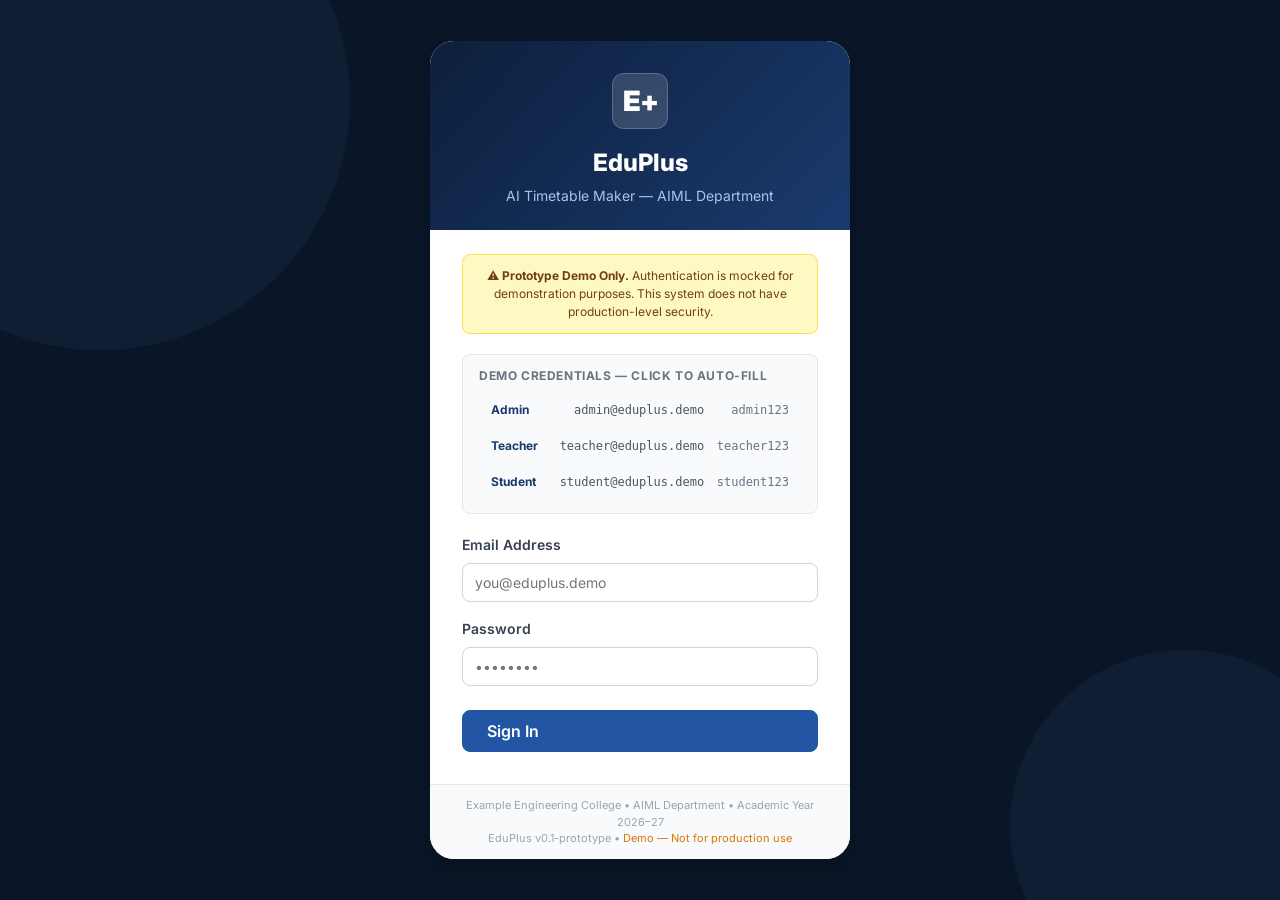
==== admin.html @ bc9113ea "feat: initial prototype demo and architectural specification baseline" ====
<!DOCTYPE html>
<html lang="en">
<head>
  <meta charset="UTF-8" />
  <meta name="viewport" content="width=device-width, initial-scale=1.0" />
  <title>EduPlus — Admin Dashboard | AIML Department</title>
  <meta name="description" content="EduPlus Admin Dashboard — Manage timetables, view conflicts, and configure scheduling rules for AIML Department." />
  <link rel="preconnect" href="https://fonts.googleapis.com" />
  <link rel="preconnect" href="https://fonts.gstatic.com" crossorigin />
  <link href="https://fonts.googleapis.com/css2?family=Inter:wght@400;500;600;700;800&family=JetBrains+Mono:wght@400;600&display=swap" rel="stylesheet" />
  <link rel="stylesheet" href="src/css/style.css" />
</head>
<body>

<div class="app-layout">

  <!-- ─── SIDEBAR ─────────────────────────────────────────────────────────── -->
  <aside class="sidebar" role="navigation" aria-label="Admin navigation">
    <div class="sidebar-logo">
      <div class="sidebar-logo-icon" aria-hidden="true">E+</div>
      <div class="sidebar-logo-text">
        <div class="sidebar-logo-name">EduPlus</div>
        <div class="sidebar-logo-sub">AI Timetable Maker</div>
      </div>
    </div>

    <nav class="sidebar-nav">
      <div class="nav-section-label">Overview</div>
      <div class="nav-item active" id="nav-overview" onclick="showPanel('overview')" role="button" tabindex="0">
        <span class="nav-item-icon">⊞</span> Dashboard
      </div>

      <div class="nav-section-label">Timetable</div>
      <div class="nav-item" id="nav-timetable" onclick="showPanel('timetable')" role="button" tabindex="0">
        <span class="nav-item-icon">📅</span> Timetable Grid
      </div>
      <div class="nav-item" id="nav-generate" onclick="showPanel('generate')" role="button" tabindex="0">
        <span class="nav-item-icon">⚙</span> Generate &amp; Validate
      </div>
      <div class="nav-item" id="nav-conflicts" onclick="showPanel('conflicts')" role="button" tabindex="0">
        <span class="nav-item-icon">⚠</span> Conflicts
        <span class="nav-item-badge" id="conflict-count-badge">3</span>
      </div>

      <div class="nav-section-label">Academic Data</div>
      <div class="nav-item" id="nav-teachers" onclick="showPanel('teachers')" role="button" tabindex="0">
        <span class="nav-item-icon">👤</span> Teachers
      </div>
      <div class="nav-item" id="nav-rooms" onclick="showPanel('rooms')" role="button" tabindex="0">
        <span class="nav-item-icon">🏛</span> Rooms &amp; Labs
      </div>

      <div class="nav-section-label">Requests</div>
      <div class="nav-item" id="nav-requests" onclick="showPanel('requests')" role="button" tabindex="0">
        <span class="nav-item-icon">📬</span> Request Inbox
        <span class="nav-item-badge" id="request-count-badge">2</span>
      </div>
    </nav>

    <div class="sidebar-footer">
      <div class="sidebar-user">
        <div class="sidebar-avatar" id="sidebar-avatar" aria-hidden="true">PS</div>
        <div>
          <div class="sidebar-user-name" id="sidebar-username">Dr. Priya Sharma</div>
          <div class="sidebar-user-role">Administrator</div>
        </div>
      </div>
      <button class="sidebar-signout" id="signout-btn" onclick="signOut()" aria-label="Sign out">
        <span>↩</span> Sign out
      </button>
    </div>
  </aside>

  <!-- ─── MAIN CONTENT ────────────────────────────────────────────────────── -->
  <div class="main-content">

    <!-- Topbar -->
    <header class="topbar" role="banner">
      <div>
        <div class="topbar-title" id="topbar-title">Dashboard</div>
        <div class="topbar-subtitle">AIML Department · Example Engineering College · 2026–27</div>
      </div>
      <div class="topbar-actions">
        <span class="badge badge-mock">⚠ Prototype Demo</span>
        <span class="status-pill status-published"><span class="status-dot"></span> TT v1 Published</span>
      </div>
    </header>

    <!-- Page content panels -->
    <div class="page-content">

      <!-- Prototype banner -->
      <div class="proto-banner" role="note" aria-label="Prototype notice">
        <span style="font-size:18px">⚠️</span>
        <div>
          <strong>Prototype Demo:</strong> All timetable data is mock data. The scheduling engine (CP-SAT solver), database, and authentication system are not yet implemented.
          Mock data is labelled clearly. <strong>No real solver has been run.</strong>
        </div>
      </div>

      <!-- ═══════════════════════════════════════════════════════════════════ -->
      <!-- PANEL: OVERVIEW / DASHBOARD                                         -->
      <!-- ═══════════════════════════════════════════════════════════════════ -->
      <section id="panel-overview" class="panel active" aria-label="Dashboard overview">
        <div class="section-header">
          <div>
            <h1 class="section-title">Department Overview</h1>
            <p class="section-desc">AIML Department — Academic Year 2026–27, Semester 5</p>
          </div>
        </div>

        <!-- Stat cards -->
        <div class="grid grid-cols-4" id="stat-cards" style="margin-bottom: var(--sp-6);">
          <div class="stat-card">
            <div class="stat-icon stat-icon-blue" aria-hidden="true">🏛</div>
            <div>
              <div class="stat-value" id="stat-divisions">10</div>
              <div class="stat-label">Divisions</div>
            </div>
          </div>
          <div class="stat-card">
            <div class="stat-icon stat-icon-purple" aria-hidden="true">👤</div>
            <div>
              <div class="stat-value" id="stat-teachers">12</div>
              <div class="stat-label">Teachers</div>
            </div>
          </div>
          <div class="stat-card">
            <div class="stat-icon stat-icon-green" aria-hidden="true">🏛</div>
            <div>
              <div class="stat-value" id="stat-rooms">18</div>
              <div class="stat-label">Rooms &amp; Labs</div>
            </div>
          </div>
          <div class="stat-card">
            <div class="stat-icon stat-icon-amber" aria-hidden="true">📬</div>
            <div>
              <div class="stat-value" id="stat-requests">2</div>
              <div class="stat-label">Pending Requests</div>
            </div>
          </div>
        </div>

        <!-- Two-column layout -->
        <div class="grid grid-content">
          <!-- Left: Published timetable summary -->
          <div>
            <div class="card" style="margin-bottom: var(--sp-5);">
              <div class="card-header">
                <div>
                  <div class="card-title">Published Timetable Status</div>
                  <div class="card-subtitle">Timetable v1 — Year 3, Division A</div>
                </div>
                <span class="status-pill status-published"><span class="status-dot"></span> Published</span>
              </div>
              <div class="card-body">
                <div class="alert alert-info" role="note" style="margin-bottom: var(--sp-4);">
                  <span class="alert-icon">ℹ</span>
                  <span>
                    <strong>Mock data:</strong> The timetable below was hand-crafted for this demo. 
                    It was not produced by the CP-SAT constraint solver.
                  </span>
                </div>

                <div style="display:grid; grid-template-columns: repeat(2, 1fr); gap: 12px;">
                  <div style="background:var(--gray-50); border-radius: var(--radius-md); padding: 12px;">
                    <div class="text-xs text-muted" style="margin-bottom: 4px;">Total Sessions (Week)</div>
                    <div style="font-size: var(--text-xl); font-weight: 700;" id="overview-sessions">27</div>
                  </div>
                  <div style="background:var(--gray-50); border-radius: var(--radius-md); padding: 12px;">
                    <div class="text-xs text-muted" style="margin-bottom: 4px;">Published On</div>
                    <div style="font-size: var(--text-sm); font-weight: 600;">18 Oct 2026</div>
                  </div>
                  <div style="background:var(--gray-50); border-radius: var(--radius-md); padding: 12px;">
                    <div class="text-xs text-muted" style="margin-bottom: 4px;">Validation Status</div>
                    <div><span class="badge badge-success">✓ Passed</span></div>
                  </div>
                  <div style="background:var(--gray-50); border-radius: var(--radius-md); padding: 12px;">
                    <div class="text-xs text-muted" style="margin-bottom: 4px;">Published By</div>
                    <div style="font-size: var(--text-sm); font-weight: 600;">Dr. Priya Sharma</div>
                  </div>
                </div>
              </div>
              <div class="card-footer">
                <button class="btn btn-primary btn-sm" onclick="showPanel('timetable')">View Timetable Grid →</button>
              </div>
            </div>

            <!-- Quick actions -->
            <div class="card">
              <div class="card-header">
                <div class="card-title">Quick Actions</div>
              </div>
              <div class="card-body" style="display: flex; flex-direction: column; gap: var(--sp-3);">
                <button class="btn btn-generate w-full" onclick="showPanel('generate')" id="btn-quick-generate">
                  ⚙ Generate New Timetable
                </button>
                <button class="btn btn-secondary w-full" onclick="showPanel('conflicts')">⚠ View Conflict Report (3 issues)</button>
                <button class="btn btn-secondary w-full" onclick="showPanel('requests')">📬 Review Teacher Requests (2 pending)</button>
              </div>
            </div>
          </div>

          <!-- Right: Policy summary -->
          <div>
            <div class="card" style="margin-bottom: var(--sp-5);">
              <div class="card-header">
                <div class="card-title">Scheduling Policy Summary</div>
                <span class="badge badge-neutral">Provisional</span>
              </div>
              <div class="card-body">
                <div style="font-size: var(--text-xs); color: var(--gray-500); margin-bottom: var(--sp-3);">
                  Defaults per specification — to be confirmed with institution
                </div>
                <table style="font-size: var(--text-xs);">
                  <tbody>
                    <tr><td style="padding:6px 8px; color: var(--gray-500);">Working days</td><td style="padding:6px 8px; font-weight:600;">Mon–Fri</td></tr>
                    <tr><td style="padding:6px 8px; color: var(--gray-500);">Working hours</td><td style="padding:6px 8px; font-weight:600;">08:00–18:00</td></tr>
                    <tr><td style="padding:6px 8px; color: var(--gray-500);">Lunch window</td><td style="padding:6px 8px; font-weight:600;">12:00–15:00 (configurable per division)</td></tr>
                    <tr><td style="padding:6px 8px; color: var(--gray-500);">Div 3A lunch slot</td><td style="padding:6px 8px; font-weight:600;">13:00–14:00</td></tr>
                    <tr><td style="padding:6px 8px; color: var(--gray-500);">Max student hours/day</td><td style="padding:6px 8px; font-weight:600;">6 hours</td></tr>
                    <tr><td style="padding:6px 8px; color: var(--gray-500);">Max teacher hours/day</td><td style="padding:6px 8px; font-weight:600;">5 hours</td></tr>
                    <tr><td style="padding:6px 8px; color: var(--gray-500);">Max consecutive teaching</td><td style="padding:6px 8px; font-weight:600;">3 hours</td></tr>
                    <tr><td style="padding:6px 8px; color: var(--gray-500);">Lab session duration</td><td style="padding:6px 8px; font-weight:600;">2 consecutive hours</td></tr>
                    <tr><td style="padding:6px 8px; color: var(--gray-500);">Lab batches per division</td><td style="padding:6px 8px; font-weight:600;">3 (B1, B2, B3)</td></tr>
                    <tr><td style="padding:6px 8px; color: var(--gray-500);">Solver</td><td style="padding:6px 8px; font-weight:600;">CP-SAT (planned, not yet built)</td></tr>
                  </tbody>
                </table>
              </div>
            </div>

            <!-- Elective groups -->
            <div class="card">
              <div class="card-header">
                <div class="card-title">Elective Enrollment Groups</div>
                <span class="badge badge-info">Year 3 – Div A</span>
              </div>
              <div class="card-body" style="display: flex; flex-direction: column; gap: var(--sp-3);">
                <div id="elective-groups-list"></div>
                <div class="alert alert-warning" role="note">
                  <span class="alert-icon">⚠</span>
                  <span><strong>EG_CV ↔ EG_NLP:</strong> These groups share students (E20–E28) and <strong>cannot run simultaneously</strong>. EG_ROBO has no overlap and may run parallel to either.</span>
                </div>
              </div>
            </div>
          </div>
        </div>
      </section>

      <!-- ═══════════════════════════════════════════════════════════════════ -->
      <!-- PANEL: TIMETABLE GRID                                               -->
      <!-- ═══════════════════════════════════════════════════════════════════ -->
      <section id="panel-timetable" class="panel hidden" aria-label="Timetable grid">
        <div class="section-header">
          <div>
            <h1 class="section-title">Timetable Grid</h1>
            <p class="section-desc">Weekly timetable — Year 3, Division A (Semester 5)</p>
          </div>
          <div style="display:flex; gap: var(--sp-3); align-items: center;">
            <span class="status-pill status-published"><span class="status-dot"></span> Published — v1</span>
            <span class="badge badge-mock">Mock Data</span>
          </div>
        </div>

        <!-- Filter bar -->
        <div class="filter-bar" id="filter-bar" role="search" aria-label="Timetable filters">
          <span class="filter-label">Filter:</span>
          <select class="filter-select" id="filter-year" aria-label="Filter by year" onchange="applyFilters()">
            <option value="3">Year 3</option>
            <option value="1">Year 1</option>
            <option value="2">Year 2</option>
            <option value="4">Year 4</option>
          </select>
          <select class="filter-select" id="filter-division" aria-label="Filter by division" onchange="applyFilters()">
            <option value="A">Division A</option>
            <option value="B">Division B</option>
          </select>
          <select class="filter-select" id="filter-teacher" aria-label="Filter by teacher" onchange="applyFilters()">
            <option value="">All Teachers</option>
          </select>
          <select class="filter-select" id="filter-room" aria-label="Filter by room" onchange="applyFilters()">
            <option value="">All Rooms</option>
          </select>
          <button class="btn btn-ghost btn-sm" onclick="resetFilters()">✕ Reset</button>
        </div>

        <!-- Legend -->
        <div class="legend" role="note" aria-label="Session type legend">
          <div class="legend-item"><div class="legend-dot" style="background:#3b82f6"></div>Lecture</div>
          <div class="legend-item"><div class="legend-dot" style="background:#ec4899"></div>Tutorial</div>
          <div class="legend-item"><div class="legend-dot" style="background:#10b981"></div>Lab Practical</div>
          <div class="legend-item"><div class="legend-dot" style="background:#8b5cf6"></div>Elective</div>
          <div class="legend-item"><div class="legend-dot" style="background:#e5e7eb"></div>Lunch</div>
          <div class="legend-item"><div class="legend-dot" style="background:#ef4444; border: 2px solid #ef4444;"></div>Conflict</div>
        </div>

        <!-- Filter result notice -->
        <div class="alert alert-info hidden" id="filter-notice" role="note" style="margin-bottom: 12px;">
          <span class="alert-icon">ℹ</span>
          <span id="filter-notice-text">Showing filtered sessions.</span>
        </div>

        <!-- Timetable grid -->
        <div class="card" style="padding: var(--sp-4);">
          <div class="tt-wrapper">
            <div class="tt-grid" id="tt-grid" role="table" aria-label="Weekly timetable grid">
              <!-- Populated by JS -->
            </div>
          </div>
        </div>

        <!-- View mode notice -->
        <div class="alert alert-info" role="note" style="margin-top: var(--sp-4);">
          <span class="alert-icon">ℹ</span>
          <span>
            Click any session cell to see details. Labs are shown as 2-hour blocks.
            Lunch slot (13:00–14:00) is reserved for Div 3A per division lunch policy.
            <strong>This timetable is mock data — not generated by the CP-SAT solver.</strong>
          </span>
        </div>
      </section>

      <!-- ═══════════════════════════════════════════════════════════════════ -->
      <!-- PANEL: GENERATE & VALIDATE                                          -->
      <!-- ═══════════════════════════════════════════════════════════════════ -->
      <section id="panel-generate" class="panel hidden" aria-label="Generate and validate timetable">
        <div class="section-header">
          <div>
            <h1 class="section-title">Generate &amp; Validate</h1>
            <p class="section-desc">Timetable generation and candidate review</p>
          </div>
        </div>

        <!-- Solver status notice -->
        <div class="alert alert-warning" role="alert" style="margin-bottom: var(--sp-5);">
          <span class="alert-icon">⚠</span>
          <div>
            <strong>Scheduling Engine Not Yet Implemented.</strong>
            The CP-SAT constraint solver described in the project specification is planned for a future development phase.
            This panel demonstrates the intended workflow using pre-generated mock candidates.
            No real optimization has taken place.
          </div>
        </div>

        <div class="grid grid-content">
          <!-- Left: controls -->
          <div>
            <!-- Candidate selection -->
            <div class="card" style="margin-bottom: var(--sp-5);">
              <div class="card-header">
                <div class="card-title">Candidate Selection</div>
                <span class="badge badge-mock">Mock Candidates</span>
              </div>
              <div class="card-body" style="display: flex; flex-direction: column; gap: var(--sp-3);">
                <div
                  class="version-card selected"
                  id="candidate-valid"
                  onclick="selectCandidate('valid')"
                  role="button" tabindex="0"
                  aria-label="Select Candidate 1 — Valid"
                >
                  <div>
                    <div class="version-num">Candidate 1</div>
                    <div class="version-meta">Status: COMPLETE &bull; All requirements placed &bull; 0 violations</div>
                  </div>
                  <span class="status-pill status-published"><span class="status-dot"></span> Valid</span>
                </div>

                <div
                  class="version-card"
                  id="candidate-conflict"
                  onclick="selectCandidate('conflict')"
                  role="button" tabindex="0"
                  aria-label="Select Candidate 2 — Diagnostic"
                >
                  <div>
                    <div class="version-num">Candidate 2</div>
                    <div class="version-meta">Status: INCOMPLETE &bull; 3 hard violations &bull; 1 unscheduled requirement</div>
                  </div>
                  <span class="status-pill status-diagnostic"><span class="status-dot"></span> Diagnostic</span>
                </div>

                <div style="margin-top: var(--sp-2);">
                  <button
                    class="btn btn-generate w-full"
                    id="btn-generate-new"
                    onclick="simulateGenerate()"
                    aria-label="Simulate timetable generation"
                  >
                    <span id="gen-btn-icon">⚙</span>
                    <span id="gen-btn-text">Simulate Generate</span>
                  </button>
                  <p class="form-hint" style="margin-top: 8px; text-align: center;">
                    ⚠ This does not invoke the real CP-SAT solver. A mock candidate will be displayed.
                  </p>
                </div>
              </div>
            </div>

            <!-- Solver parameters (UI mock) -->
            <div class="card">
              <div class="card-header">
                <div class="card-title">Solver Parameters</div>
                <span class="badge badge-neutral">Planned — UI Preview</span>
              </div>
              <div class="card-body" style="display: flex; flex-direction: column; gap: var(--sp-4);">
                <div class="form-group">
                  <label class="form-label" for="param-year">Target Year</label>
                  <select class="form-select" id="param-year" disabled>
                    <option>Year 3</option>
                  </select>
                </div>
                <div class="form-group">
                  <label class="form-label" for="param-division">Division</label>
                  <select class="form-select" id="param-division" disabled>
                    <option>All Divisions</option>
                  </select>
                </div>
                <div class="form-group">
                  <label class="form-label" for="param-timeout">Solver Time Limit (seconds)</label>
                  <input class="form-input" id="param-timeout" type="number" value="60" disabled />
                </div>
                <div class="form-group">
                  <label class="form-label" for="param-candidates">Max Candidates</label>
                  <input class="form-input" id="param-candidates" type="number" value="3" disabled />
                </div>
                <div class="alert alert-info" role="note">
                  <span class="alert-icon">ℹ</span>
                  <span>These controls are non-functional in the prototype. They preview the planned solver configuration interface.</span>
                </div>
              </div>
            </div>
          </div>

          <!-- Right: validation results -->
          <div>
            <div class="card" style="margin-bottom: var(--sp-5);">
              <div class="card-header">
                <div>
                  <div class="card-title">Validation Results</div>
                  <div class="card-subtitle" id="validation-subtitle">Candidate 1 — Selected</div>
                </div>
                <div id="validation-status-chip"></div>
              </div>
              <div class="card-body" id="validation-body">
                <!-- Populated by JS -->
              </div>
            </div>

            <!-- Publish gate -->
            <div id="publish-gate-panel"></div>

            <!-- Publish button area -->
            <div style="display: flex; gap: var(--sp-3); margin-top: var(--sp-4);">
              <button
                class="btn btn-success btn-lg"
                id="btn-publish"
                onclick="simulatePublish()"
                aria-label="Simulate publishing timetable"
                style="flex:1;"
              >✓ Publish Timetable</button>
              <button class="btn btn-secondary btn-lg" onclick="showPanel('timetable')" style="flex:1;">
                View Grid →
              </button>
            </div>
            <p class="form-hint" style="text-align: center; margin-top: 8px;">
              ⚠ Publish is simulated — no real database write occurs.
            </p>
          </div>
        </div>
      </section>

      <!-- ═══════════════════════════════════════════════════════════════════ -->
      <!-- PANEL: CONFLICTS                                                    -->
      <!-- ═══════════════════════════════════════════════════════════════════ -->
      <section id="panel-conflicts" class="panel hidden" aria-label="Conflict report">
        <div class="section-header">
          <div>
            <h1 class="section-title">Conflict Report</h1>
            <p class="section-desc">Diagnostic candidate — Intentional violations for demonstration</p>
          </div>
          <span class="status-pill status-diagnostic"><span class="status-dot"></span> INCOMPLETE — Cannot Publish</span>
        </div>

        <div class="alert alert-error" role="alert" style="margin-bottom: var(--sp-5);">
          <span class="alert-icon">⛔</span>
          <div>
            <strong>This timetable candidate is INCOMPLETE and contains hard constraint violations (Level A).</strong>
            Publication is blocked. The diagnostic draft is shown here to demonstrate the conflict explanation workflow.
            No Level A violation may be relaxed or bypassed.
          </div>
        </div>

        <div class="grid grid-content">
          <div id="conflict-list">
            <!-- Populated by JS -->
          </div>
          <div>
            <div class="card">
              <div class="card-header"><div class="card-title">Conflict Summary</div></div>
              <div class="card-body">
                <div style="display: flex; flex-direction: column; gap: var(--sp-3);" id="conflict-summary">
                  <!-- Populated by JS -->
                </div>
              </div>
            </div>
            <div class="card" style="margin-top: var(--sp-4);">
              <div class="card-header"><div class="card-title">Rule Reference</div></div>
              <div class="card-body">
                <table style="font-size: var(--text-xs); width: 100%;">
                  <thead>
                    <tr>
                      <th>Rule ID</th><th>Description</th><th>Level</th>
                    </tr>
                  </thead>
                  <tbody>
                    <tr><td><code>A01</code></td><td>Teacher cannot teach two sessions simultaneously</td><td><span class="badge badge-error">A</span></td></tr>
                    <tr><td><code>A02</code></td><td>Room cannot host two sessions simultaneously</td><td><span class="badge badge-error">A</span></td></tr>
                    <tr><td><code>A03</code></td><td>Student cannot attend two sessions simultaneously</td><td><span class="badge badge-error">A</span></td></tr>
                    <tr><td><code>A04</code></td><td>Group conflicts from enrollment overlap</td><td><span class="badge badge-error">A</span></td></tr>
                    <tr><td><code>A08</code></td><td>Labs cannot span a target group's lunch period</td><td><span class="badge badge-error">A</span></td></tr>
                    <tr><td><code>B01</code></td><td>All requirements must be scheduled (publication eligibility)</td><td><span class="badge badge-warning">B</span></td></tr>
                  </tbody>
                </table>
              </div>
            </div>
          </div>
        </div>
      </section>

      <!-- ═══════════════════════════════════════════════════════════════════ -->
      <!-- PANEL: TEACHERS                                                     -->
      <!-- ═══════════════════════════════════════════════════════════════════ -->
      <section id="panel-teachers" class="panel hidden" aria-label="Teachers list">
        <div class="section-header">
          <div>
            <h1 class="section-title">Teachers</h1>
            <p class="section-desc">AIML Department teaching staff</p>
          </div>
          <span class="badge badge-mock">Mock Data</span>
        </div>
        <div class="card">
          <div class="table-wrapper">
            <table id="teachers-table" aria-label="Teachers table">
              <thead>
                <tr>
                  <th>ID</th><th>Name</th><th>Designation</th><th>Specializations</th><th>Assignments</th>
                </tr>
              </thead>
              <tbody id="teachers-tbody"></tbody>
            </table>
          </div>
        </div>
      </section>

      <!-- ═══════════════════════════════════════════════════════════════════ -->
      <!-- PANEL: ROOMS                                                        -->
      <!-- ═══════════════════════════════════════════════════════════════════ -->
      <section id="panel-rooms" class="panel hidden" aria-label="Rooms and labs">
        <div class="section-header">
          <div>
            <h1 class="section-title">Rooms &amp; Laboratories</h1>
            <p class="section-desc">Available spaces for scheduling</p>
          </div>
          <span class="badge badge-mock">Mock Data</span>
        </div>

        <div class="tabs" role="tablist" aria-label="Room type tabs">
          <button class="tab-btn active" role="tab" aria-selected="true" id="tab-classrooms" onclick="showRoomTab('classrooms')">Classrooms</button>
          <button class="tab-btn" role="tab" aria-selected="false" id="tab-labs" onclick="showRoomTab('labs')">Laboratories</button>
        </div>

        <div id="rooms-tab-classrooms" class="tab-panel active">
          <div class="card">
            <div class="table-wrapper">
              <table aria-label="Classrooms table">
                <thead><tr><th>ID</th><th>Name</th><th>Capacity</th><th>Floor</th><th>Type</th></tr></thead>
                <tbody id="classrooms-tbody"></tbody>
              </table>
            </div>
          </div>
        </div>
        <div id="rooms-tab-labs" class="tab-panel">
          <div class="card">
            <div class="table-wrapper">
              <table aria-label="Laboratories table">
                <thead><tr><th>ID</th><th>Name</th><th>Capacity</th><th>Floor</th><th>Equipment</th></tr></thead>
                <tbody id="labs-tbody"></tbody>
              </table>
            </div>
          </div>
        </div>
      </section>

      <!-- ═══════════════════════════════════════════════════════════════════ -->
      <!-- PANEL: REQUEST INBOX                                                -->
      <!-- ═══════════════════════════════════════════════════════════════════ -->
      <section id="panel-requests" class="panel hidden" aria-label="Teacher request inbox">
        <div class="section-header">
          <div>
            <h1 class="section-title">Request Inbox</h1>
            <p class="section-desc">Teacher scheduling requests — pending review</p>
          </div>
        </div>

        <div class="alert alert-info" role="note" style="margin-bottom: var(--sp-5);">
          <span class="alert-icon">ℹ</span>
          <span>
            <strong>Mock requests only.</strong> In the real system, approving a request would trigger a repair operation using the constraint solver.
            Approve/Reject actions here update local demo state only — no backend call is made.
          </span>
        </div>

        <div class="card" id="requests-card">
          <div id="requests-list"><!-- Populated by JS --></div>
        </div>
      </section>

    </div><!-- /page-content -->
  </div><!-- /main-content -->
</div><!-- /app-layout -->

<!-- Session detail modal -->
<div class="modal-backdrop" id="session-modal" role="dialog" aria-modal="true" aria-label="Session details" onclick="closeModal('session-modal')">
  <div class="modal" onclick="event.stopPropagation()">
    <div class="modal-header">
      <div class="modal-title" id="modal-title">Session Details</div>
      <button class="modal-close" onclick="closeModal('session-modal')" aria-label="Close">✕</button>
    </div>
    <div class="modal-body" id="modal-body"></div>
    <div class="modal-footer">
      <button class="btn btn-secondary" onclick="closeModal('session-modal')">Close</button>
    </div>
  </div>
</div>

<!-- Toast container -->
<div class="toast-container" id="toast-container" aria-live="polite" aria-atomic="true"></div>

<script src="src/data/mockData.js"></script>
<script src="src/js/admin.js"></script>
</body>
</html>
---- src/css/style.css ----
/**
 * style.css — EduPlus AI Timetable Maker
 * Design system: Professional academic SaaS — dark sidebar, clean content area
 * Font: Inter (Google Fonts)
 */

/* ─── RESET & BASE ────────────────────────────────────────────────────────── */
*, *::before, *::after { box-sizing: border-box; margin: 0; padding: 0; }

:root {
  /* Brand palette */
  --brand-900: #0a1628;
  --brand-800: #0d1f3c;
  --brand-700: #112850;
  --brand-600: #1a3a6e;
  --brand-500: #2255a4;
  --brand-400: #3b71ca;
  --brand-300: #6697d9;
  --brand-200: #a8c4ed;
  --brand-100: #dce8f8;
  --brand-50:  #f0f6ff;

  /* Accent */
  --accent-500: #7c3aed;
  --accent-400: #9461f7;
  --accent-300: #b48ef9;

  /* Semantic colours */
  --success-500: #059669;
  --success-100: #d1fae5;
  --warning-500: #d97706;
  --warning-100: #fef3c7;
  --error-500:   #dc2626;
  --error-100:   #fee2e2;
  --info-500:    #0284c7;
  --info-100:    #e0f2fe;

  /* Neutrals */
  --gray-900: #111827;
  --gray-800: #1f2937;
  --gray-700: #374151;
  --gray-600: #4b5563;
  --gray-500: #6b7280;
  --gray-400: #9ca3af;
  --gray-300: #d1d5db;
  --gray-200: #e5e7eb;
  --gray-100: #f3f4f6;
  --gray-50:  #f9fafb;
  --white:    #ffffff;

  /* Layout */
  --sidebar-width: 240px;
  --header-height: 64px;
  --content-max: 1400px;

  /* Spacing scale */
  --sp-1: 4px;  --sp-2: 8px;   --sp-3: 12px;  --sp-4: 16px;
  --sp-5: 20px; --sp-6: 24px;  --sp-8: 32px;  --sp-10: 40px;
  --sp-12: 48px; --sp-16: 64px;

  /* Typography */
  --font-sans: 'Inter', system-ui, -apple-system, sans-serif;
  --font-mono: 'JetBrains Mono', 'Fira Code', monospace;
  --text-xs: 0.75rem;   --text-sm: 0.875rem; --text-base: 1rem;
  --text-lg: 1.125rem;  --text-xl: 1.25rem;  --text-2xl: 1.5rem;
  --text-3xl: 1.875rem; --text-4xl: 2.25rem;
  --leading-tight: 1.25; --leading-snug: 1.375; --leading-normal: 1.5;

  /* Shadows */
  --shadow-xs: 0 1px 2px rgba(0,0,0,0.08);
  --shadow-sm: 0 1px 3px rgba(0,0,0,0.10), 0 1px 2px rgba(0,0,0,0.06);
  --shadow-md: 0 4px 6px rgba(0,0,0,0.07), 0 2px 4px rgba(0,0,0,0.06);
  --shadow-lg: 0 10px 15px rgba(0,0,0,0.10), 0 4px 6px rgba(0,0,0,0.05);
  --shadow-xl: 0 20px 25px rgba(0,0,0,0.12), 0 10px 10px rgba(0,0,0,0.04);

  /* Radii */
  --radius-sm: 4px;  --radius-md: 8px;  --radius-lg: 12px;
  --radius-xl: 16px; --radius-2xl: 24px; --radius-full: 9999px;

  /* Transitions */
  --transition-fast: 120ms ease;
  --transition-base: 200ms ease;
  --transition-slow: 300ms ease;
}

html { font-size: 16px; scroll-behavior: smooth; }
body {
  font-family: var(--font-sans);
  font-size: var(--text-base);
  line-height: var(--leading-normal);
  color: var(--gray-900);
  background: var(--gray-50);
  -webkit-font-smoothing: antialiased;
}
a { color: inherit; text-decoration: none; }
button { font-family: inherit; cursor: pointer; border: none; background: none; }
input, select, textarea { font-family: inherit; }
ul, ol { list-style: none; }
img { max-width: 100%; display: block; }

/* ─── UTILITY CLASSES ────────────────────────────────────────────────────── */
.sr-only { position: absolute; width: 1px; height: 1px; overflow: hidden; clip: rect(0,0,0,0); white-space: nowrap; }
.flex   { display: flex; }
.grid   { display: grid; }
.hidden { display: none !important; }
.text-center { text-align: center; }
.text-right  { text-align: right; }
.font-semibold { font-weight: 600; }
.font-bold     { font-weight: 700; }
.text-sm  { font-size: var(--text-sm); }
.text-xs  { font-size: var(--text-xs); }
.text-lg  { font-size: var(--text-lg); }
.text-xl  { font-size: var(--text-xl); }
.text-2xl { font-size: var(--text-2xl); }
.text-muted { color: var(--gray-500); }
.truncate { overflow: hidden; text-overflow: ellipsis; white-space: nowrap; }
.w-full { width: 100%; }

/* ─── BADGES ──────────────────────────────────────────────────────────────── */
.badge {
  display: inline-flex; align-items: center; gap: 4px;
  padding: 2px 8px; border-radius: var(--radius-full);
  font-size: var(--text-xs); font-weight: 600; line-height: 1.6;
  letter-spacing: 0.02em;
}
.badge-success { background: var(--success-100); color: var(--success-500); }
.badge-warning { background: var(--warning-100); color: var(--warning-500); }
.badge-error   { background: var(--error-100);   color: var(--error-500); }
.badge-info    { background: var(--info-100);    color: var(--info-500); }
.badge-brand   { background: var(--brand-100);   color: var(--brand-600); }
.badge-neutral { background: var(--gray-200);    color: var(--gray-700); }
.badge-mock {
  background: #fef9c3; color: #854d0e;
  border: 1px solid #fde047;
}

/* ─── ALERTS ──────────────────────────────────────────────────────────────── */
.alert {
  display: flex; align-items: flex-start; gap: var(--sp-3);
  padding: var(--sp-3) var(--sp-4); border-radius: var(--radius-md);
  border-left: 4px solid; font-size: var(--text-sm); line-height: 1.5;
}
.alert-warning { background: var(--warning-100); border-color: var(--warning-500); color: #78350f; }
.alert-error   { background: var(--error-100);   border-color: var(--error-500);   color: #7f1d1d; }
.alert-info    { background: var(--info-100);     border-color: var(--info-500);    color: #0c4a6e; }
.alert-success { background: var(--success-100);  border-color: var(--success-500); color: #064e3b; }
.alert-icon { flex-shrink: 0; font-size: var(--text-base); margin-top: 1px; }

/* ─── BUTTONS ─────────────────────────────────────────────────────────────── */
.btn {
  display: inline-flex; align-items: center; gap: var(--sp-2);
  padding: var(--sp-2) var(--sp-4); border-radius: var(--radius-md);
  font-size: var(--text-sm); font-weight: 600; line-height: 1;
  transition: all var(--transition-fast); white-space: nowrap;
  border: 1px solid transparent;
}
.btn-sm { padding: 6px 12px; font-size: var(--text-xs); }
.btn-lg { padding: 12px 24px; font-size: var(--text-base); }
.btn-primary {
  background: var(--brand-500); color: var(--white);
  border-color: var(--brand-500);
}
.btn-primary:hover { background: var(--brand-600); border-color: var(--brand-600); }
.btn-secondary {
  background: var(--white); color: var(--gray-700);
  border-color: var(--gray-300);
}
.btn-secondary:hover { background: var(--gray-100); border-color: var(--gray-400); }
.btn-danger {
  background: var(--error-500); color: var(--white);
  border-color: var(--error-500);
}
.btn-danger:hover { background: #b91c1c; }
.btn-success {
  background: var(--success-500); color: var(--white);
  border-color: var(--success-500);
}
.btn-success:hover { background: #047857; }
.btn-ghost {
  background: transparent; color: var(--gray-600);
  border-color: transparent;
}
.btn-ghost:hover { background: var(--gray-100); color: var(--gray-900); }
.btn:disabled, .btn[disabled] {
  opacity: 0.45; cursor: not-allowed; pointer-events: none;
}

/* ─── CARDS ───────────────────────────────────────────────────────────────── */
.card {
  background: var(--white); border-radius: var(--radius-lg);
  border: 1px solid var(--gray-200); box-shadow: var(--shadow-sm);
}
.card-header {
  display: flex; align-items: center; justify-content: space-between;
  padding: var(--sp-4) var(--sp-6); border-bottom: 1px solid var(--gray-200);
}
.card-title { font-size: var(--text-base); font-weight: 700; color: var(--gray-900); }
.card-subtitle { font-size: var(--text-xs); color: var(--gray-500); margin-top: 2px; }
.card-body { padding: var(--sp-6); }
.card-footer {
  padding: var(--sp-3) var(--sp-6); border-top: 1px solid var(--gray-200);
  background: var(--gray-50); border-radius: 0 0 var(--radius-lg) var(--radius-lg);
}

/* ─── STAT CARDS ──────────────────────────────────────────────────────────── */
.stat-card {
  background: var(--white); border-radius: var(--radius-lg);
  border: 1px solid var(--gray-200); box-shadow: var(--shadow-sm);
  padding: var(--sp-5) var(--sp-6);
  display: flex; align-items: flex-start; gap: var(--sp-4);
  transition: box-shadow var(--transition-base);
}
.stat-card:hover { box-shadow: var(--shadow-md); }
.stat-icon {
  width: 44px; height: 44px; border-radius: var(--radius-md);
  display: flex; align-items: center; justify-content: center;
  font-size: 20px; flex-shrink: 0;
}
.stat-icon-blue   { background: var(--brand-100);   color: var(--brand-500); }
.stat-icon-purple { background: #f3e8ff;            color: var(--accent-500); }
.stat-icon-green  { background: var(--success-100); color: var(--success-500); }
.stat-icon-amber  { background: var(--warning-100); color: var(--warning-500); }
.stat-icon-red    { background: var(--error-100);   color: var(--error-500); }
.stat-value { font-size: var(--text-3xl); font-weight: 700; color: var(--gray-900); line-height: 1; }
.stat-label { font-size: var(--text-sm); color: var(--gray-500); margin-top: var(--sp-1); }

/* ─── FORM ELEMENTS ──────────────────────────────────────────────────────── */
.form-group { display: flex; flex-direction: column; gap: var(--sp-2); }
.form-label { font-size: var(--text-sm); font-weight: 600; color: var(--gray-700); }
.form-input, .form-select, .form-textarea {
  width: 100%; padding: var(--sp-2) var(--sp-3);
  border: 1px solid var(--gray-300); border-radius: var(--radius-md);
  font-size: var(--text-sm); color: var(--gray-900);
  background: var(--white); transition: border-color var(--transition-fast);
  line-height: var(--leading-normal);
}
.form-input:focus, .form-select:focus, .form-textarea:focus {
  outline: none; border-color: var(--brand-400);
  box-shadow: 0 0 0 3px rgba(34, 85, 164, 0.12);
}
.form-textarea { resize: vertical; min-height: 96px; }
.form-hint { font-size: var(--text-xs); color: var(--gray-500); }
.form-error { font-size: var(--text-xs); color: var(--error-500); }

/* ─── TABLE ──────────────────────────────────────────────────────────────── */
.table-wrapper { overflow-x: auto; border-radius: var(--radius-lg); border: 1px solid var(--gray-200); }
table { width: 100%; border-collapse: collapse; background: var(--white); }
thead { background: var(--gray-50); border-bottom: 1px solid var(--gray-200); }
th { padding: var(--sp-3) var(--sp-4); text-align: left; font-size: var(--text-xs); font-weight: 700; color: var(--gray-500); text-transform: uppercase; letter-spacing: 0.05em; }
td { padding: var(--sp-3) var(--sp-4); font-size: var(--text-sm); color: var(--gray-700); border-bottom: 1px solid var(--gray-100); }
tbody tr:hover { background: var(--brand-50); }
tbody tr:last-child td { border-bottom: none; }

/* ─── SIDEBAR LAYOUT ──────────────────────────────────────────────────────── */
.app-layout { display: flex; min-height: 100vh; }

.sidebar {
  width: var(--sidebar-width); flex-shrink: 0;
  background: var(--brand-900); color: var(--white);
  display: flex; flex-direction: column;
  position: fixed; top: 0; left: 0; height: 100vh;
  z-index: 100; transition: width var(--transition-slow);
  overflow: hidden;
}
.sidebar-logo {
  padding: var(--sp-4) var(--sp-5);
  border-bottom: 1px solid rgba(255,255,255,0.08);
  display: flex; align-items: center; gap: var(--sp-3);
  height: var(--header-height);
}
.sidebar-logo-icon {
  width: 36px; height: 36px; border-radius: var(--radius-md);
  background: var(--brand-500); display: flex; align-items: center;
  justify-content: center; font-size: 18px; font-weight: 800;
  color: var(--white); letter-spacing: -1px; flex-shrink: 0;
}
.sidebar-logo-text { line-height: 1.2; }
.sidebar-logo-name { font-size: var(--text-sm); font-weight: 800; letter-spacing: -0.01em; }
.sidebar-logo-sub  { font-size: var(--text-xs); color: var(--brand-300); }

.sidebar-nav { flex: 1; overflow-y: auto; padding: var(--sp-3) 0; }
.nav-section-label {
  padding: var(--sp-4) var(--sp-5) var(--sp-2);
  font-size: 10px; font-weight: 700; text-transform: uppercase;
  letter-spacing: 0.08em; color: var(--brand-300); opacity: 0.6;
}
.nav-item {
  display: flex; align-items: center; gap: var(--sp-3);
  padding: var(--sp-2) var(--sp-5); margin: 1px var(--sp-2);
  border-radius: var(--radius-md); font-size: var(--text-sm);
  font-weight: 500; color: rgba(255,255,255,0.7);
  cursor: pointer; transition: all var(--transition-fast);
}
.nav-item:hover { background: rgba(255,255,255,0.08); color: var(--white); }
.nav-item.active { background: var(--brand-500); color: var(--white); }
.nav-item-icon { font-size: 16px; width: 20px; text-align: center; flex-shrink: 0; }
.nav-item-badge {
  margin-left: auto; background: var(--error-500);
  color: var(--white); font-size: 10px; font-weight: 700;
  padding: 1px 6px; border-radius: var(--radius-full); min-width: 18px;
  text-align: center;
}

.sidebar-footer {
  padding: var(--sp-3) var(--sp-4);
  border-top: 1px solid rgba(255,255,255,0.08);
}
.sidebar-user {
  display: flex; align-items: center; gap: var(--sp-3);
  padding: var(--sp-2) var(--sp-2); border-radius: var(--radius-md);
  transition: background var(--transition-fast);
}
.sidebar-user:hover { background: rgba(255,255,255,0.08); }
.sidebar-avatar {
  width: 34px; height: 34px; border-radius: var(--radius-full);
  background: var(--brand-400); display: flex; align-items: center;
  justify-content: center; font-weight: 700; font-size: var(--text-sm);
  color: var(--white); flex-shrink: 0;
}
.sidebar-user-name  { font-size: var(--text-sm); font-weight: 600; color: var(--white); line-height: 1.2; }
.sidebar-user-role  { font-size: var(--text-xs); color: var(--brand-300); }
.sidebar-signout {
  display: flex; align-items: center; gap: var(--sp-2);
  padding: var(--sp-2) var(--sp-2); margin-top: var(--sp-1);
  color: rgba(255,255,255,0.5); font-size: var(--text-xs);
  cursor: pointer; border-radius: var(--radius-sm); width: 100%;
  transition: color var(--transition-fast);
}
.sidebar-signout:hover { color: var(--error-500); }

/* ─── MAIN CONTENT AREA ──────────────────────────────────────────────────── */
.main-content {
  margin-left: var(--sidebar-width); flex: 1;
  display: flex; flex-direction: column; min-height: 100vh;
}
.topbar {
  height: var(--header-height); background: var(--white);
  border-bottom: 1px solid var(--gray-200);
  padding: 0 var(--sp-8); display: flex; align-items: center;
  justify-content: space-between; position: sticky; top: 0; z-index: 50;
  box-shadow: var(--shadow-xs);
}
.topbar-title { font-size: var(--text-lg); font-weight: 700; color: var(--gray-900); }
.topbar-subtitle { font-size: var(--text-sm); color: var(--gray-500); }
.topbar-actions { display: flex; align-items: center; gap: var(--sp-3); }

.page-content { padding: var(--sp-6) var(--sp-8); flex: 1; max-width: var(--content-max); width: 100%; }

/* ─── PROTOTYPE NOTICE BANNER ──────────────────────────────────────────────── */
.proto-banner {
  background: #fef9c3; border: 1px solid #fde047;
  border-radius: var(--radius-md); padding: var(--sp-3) var(--sp-5);
  display: flex; align-items: center; gap: var(--sp-3);
  font-size: var(--text-sm); color: #713f12; margin-bottom: var(--sp-6);
}
.proto-banner strong { font-weight: 700; }

/* ─── SECTION HEADER ──────────────────────────────────────────────────────── */
.section-header {
  display: flex; align-items: center; justify-content: space-between;
  margin-bottom: var(--sp-5);
}
.section-title { font-size: var(--text-xl); font-weight: 700; color: var(--gray-900); }
.section-desc  { font-size: var(--text-sm); color: var(--gray-500); margin-top: 2px; }

/* ─── GRID LAYOUTS ─────────────────────────────────────────────────────────── */
.grid-cols-4 { grid-template-columns: repeat(4, 1fr); gap: var(--sp-4); }
.grid-cols-3 { grid-template-columns: repeat(3, 1fr); gap: var(--sp-4); }
.grid-cols-2 { grid-template-columns: repeat(2, 1fr); gap: var(--sp-4); }
.grid-content { grid-template-columns: 1fr 380px; gap: var(--sp-6); }

/* ─── TIMETABLE GRID ──────────────────────────────────────────────────────── */
.tt-wrapper { overflow-x: auto; }
.tt-grid {
  display: grid;
  grid-template-columns: 110px repeat(5, 1fr);
  gap: 3px; min-width: 800px;
  background: var(--gray-200); border-radius: var(--radius-lg);
  overflow: hidden; border: 1px solid var(--gray-200);
}
.tt-header-cell {
  background: var(--brand-800); color: var(--white);
  padding: var(--sp-3) var(--sp-2); text-align: center;
  font-size: var(--text-xs); font-weight: 700; letter-spacing: 0.03em;
  text-transform: uppercase;
}
.tt-time-cell {
  background: var(--gray-50); color: var(--gray-600);
  padding: var(--sp-2) var(--sp-3); font-size: var(--text-xs);
  font-weight: 600; display: flex; align-items: center;
  border-right: 1px solid var(--gray-200);
}
.tt-cell {
  background: var(--white); min-height: 68px;
  padding: 4px; display: flex; align-items: stretch;
}
.tt-cell.lunch-cell {
  background: repeating-linear-gradient(45deg, var(--gray-50), var(--gray-50) 6px, var(--gray-100) 6px, var(--gray-100) 12px);
}
.tt-session {
  flex: 1; border-radius: var(--radius-sm); padding: 6px 8px;
  display: flex; flex-direction: column; cursor: pointer;
  transition: transform var(--transition-fast), box-shadow var(--transition-fast);
  min-height: 58px; overflow: hidden;
}
.tt-session:hover { transform: scale(1.01); box-shadow: var(--shadow-md); z-index: 5; position: relative; }
.tt-session-type { font-size: 9px; font-weight: 700; text-transform: uppercase; letter-spacing: 0.05em; opacity: 0.75; }
.tt-session-code { font-size: var(--text-xs); font-weight: 700; line-height: 1.2; margin-top: 2px; }
.tt-session-teacher { font-size: 10px; margin-top: 2px; opacity: 0.8; }
.tt-session-room   { font-size: 10px; opacity: 0.7; }

/* Session type colours */
.session-lecture  { background: #dbeafe; color: #1e40af; border-left: 3px solid #3b82f6; }
.session-tutorial { background: #fce7f3; color: #9d174d; border-left: 3px solid #ec4899; }
.session-practical { background: #d1fae5; color: #065f46; border-left: 3px solid #10b981; }
.session-elective { background: #f3e8ff; color: #5b21b6; border-left: 3px solid #8b5cf6; }
.session-conflict  { background: #fee2e2; color: #7f1d1d; border-left: 3px solid #ef4444; border: 2px solid #ef4444; }

.tt-lunch-label {
  display: flex; align-items: center; justify-content: center;
  font-size: var(--text-xs); font-weight: 600; color: var(--gray-500);
  font-style: italic; flex: 1;
}

/* ─── FILTER BAR ──────────────────────────────────────────────────────────── */
.filter-bar {
  display: flex; align-items: center; gap: var(--sp-3);
  padding: var(--sp-3) var(--sp-4); background: var(--white);
  border: 1px solid var(--gray-200); border-radius: var(--radius-lg);
  margin-bottom: var(--sp-4); flex-wrap: wrap;
}
.filter-label { font-size: var(--text-xs); font-weight: 700; color: var(--gray-500); text-transform: uppercase; letter-spacing: 0.05em; white-space: nowrap; }
.filter-select {
  padding: 6px 10px; border: 1px solid var(--gray-200); border-radius: var(--radius-md);
  font-size: var(--text-sm); color: var(--gray-700); background: var(--gray-50);
  cursor: pointer;
}
.filter-select:focus { outline: none; border-color: var(--brand-400); }

/* ─── CONFLICT PANEL ──────────────────────────────────────────────────────── */
.conflict-item {
  padding: var(--sp-4); border-radius: var(--radius-md);
  border: 1px solid; margin-bottom: var(--sp-3); cursor: pointer;
  transition: box-shadow var(--transition-fast);
}
.conflict-item:hover { box-shadow: var(--shadow-md); }
.conflict-error   { background: var(--error-100);   border-color: #fca5a5; }
.conflict-warning { background: var(--warning-100); border-color: #fcd34d; }
.conflict-header  { display: flex; align-items: flex-start; justify-content: space-between; gap: var(--sp-3); }
.conflict-title   { font-size: var(--text-sm); font-weight: 700; color: var(--gray-900); }
.conflict-desc    { font-size: var(--text-xs); color: var(--gray-600); margin-top: var(--sp-2); line-height: 1.5; }
.conflict-rule    { font-size: 10px; font-weight: 700; color: var(--gray-400); letter-spacing: 0.05em; font-family: var(--font-mono); margin-top: var(--sp-1); }

/* ─── REQUEST / NOTIFICATION LIST ────────────────────────────────────────── */
.request-item {
  padding: var(--sp-4) var(--sp-5); border-bottom: 1px solid var(--gray-100);
  display: flex; gap: var(--sp-3); align-items: flex-start;
}
.request-item:last-child { border-bottom: none; }
.request-dot {
  width: 10px; height: 10px; border-radius: var(--radius-full);
  flex-shrink: 0; margin-top: 5px;
}
.dot-pending  { background: var(--warning-500); }
.dot-approved { background: var(--success-500); }
.dot-rejected { background: var(--error-500); }
.request-type-badge { font-size: 10px; font-weight: 700; text-transform: uppercase; letter-spacing: 0.05em; }
.request-subject    { font-size: var(--text-sm); font-weight: 600; color: var(--gray-900); margin-top: 2px; }
.request-details    { font-size: var(--text-xs); color: var(--gray-500); margin-top: 3px; line-height: 1.5; }
.request-meta       { font-size: 10px; color: var(--gray-400); margin-top: var(--sp-2); display: flex; gap: var(--sp-3); }

/* ─── TABS ────────────────────────────────────────────────────────────────── */
.tabs { display: flex; border-bottom: 2px solid var(--gray-200); margin-bottom: var(--sp-5); }
.tab-btn {
  padding: var(--sp-3) var(--sp-5); font-size: var(--text-sm); font-weight: 600;
  color: var(--gray-500); cursor: pointer; border-bottom: 2px solid transparent;
  margin-bottom: -2px; transition: all var(--transition-fast);
}
.tab-btn:hover { color: var(--brand-500); }
.tab-btn.active { color: var(--brand-500); border-bottom-color: var(--brand-500); }
.tab-panel { display: none; }
.tab-panel.active { display: block; }

/* ─── MODAL ──────────────────────────────────────────────────────────────── */
.modal-backdrop {
  position: fixed; inset: 0; background: rgba(0,0,0,0.5);
  z-index: 200; display: flex; align-items: center; justify-content: center;
  opacity: 0; pointer-events: none; transition: opacity var(--transition-base);
}
.modal-backdrop.open { opacity: 1; pointer-events: all; }
.modal {
  background: var(--white); border-radius: var(--radius-xl);
  box-shadow: var(--shadow-xl); max-width: 560px; width: 90%;
  max-height: 85vh; overflow-y: auto;
  transform: translateY(20px) scale(0.97);
  transition: transform var(--transition-base);
}
.modal-backdrop.open .modal { transform: translateY(0) scale(1); }
.modal-header {
  padding: var(--sp-5) var(--sp-6); border-bottom: 1px solid var(--gray-200);
  display: flex; align-items: center; justify-content: space-between;
}
.modal-title { font-size: var(--text-lg); font-weight: 700; }
.modal-close {
  width: 32px; height: 32px; display: flex; align-items: center;
  justify-content: center; border-radius: var(--radius-md);
  color: var(--gray-500); cursor: pointer; font-size: 18px;
  transition: background var(--transition-fast);
}
.modal-close:hover { background: var(--gray-100); color: var(--gray-900); }
.modal-body { padding: var(--sp-5) var(--sp-6); }
.modal-footer {
  padding: var(--sp-4) var(--sp-6); border-top: 1px solid var(--gray-200);
  display: flex; justify-content: flex-end; gap: var(--sp-3);
  background: var(--gray-50); border-radius: 0 0 var(--radius-xl) var(--radius-xl);
}

/* ─── TOAST NOTIFICATION ─────────────────────────────────────────────────── */
.toast-container { position: fixed; bottom: var(--sp-6); right: var(--sp-6); z-index: 300; display: flex; flex-direction: column; gap: var(--sp-2); }
.toast {
  padding: var(--sp-3) var(--sp-5); border-radius: var(--radius-md);
  box-shadow: var(--shadow-lg); font-size: var(--text-sm); font-weight: 500;
  max-width: 380px; display: flex; align-items: center; gap: var(--sp-3);
  transform: translateX(120%); transition: transform var(--transition-slow);
  min-width: 280px;
}
.toast.show { transform: translateX(0); }
.toast-success { background: #065f46; color: var(--white); }
.toast-error   { background: #7f1d1d; color: var(--white); }
.toast-info    { background: var(--brand-800); color: var(--white); }
.toast-warning { background: #78350f; color: var(--white); }

/* ─── LEGEND ─────────────────────────────────────────────────────────────── */
.legend { display: flex; gap: var(--sp-4); flex-wrap: wrap; align-items: center; margin-bottom: var(--sp-3); }
.legend-item { display: flex; align-items: center; gap: var(--sp-2); font-size: var(--text-xs); color: var(--gray-600); }
.legend-dot { width: 10px; height: 10px; border-radius: 2px; flex-shrink: 0; }

/* ─── PUBLISH GATE PANEL ──────────────────────────────────────────────────── */
.publish-gate {
  padding: var(--sp-5); border-radius: var(--radius-lg);
  border: 2px dashed var(--error-500); background: var(--error-100);
  display: flex; flex-direction: column; gap: var(--sp-3);
}
.publish-gate-title { font-size: var(--text-sm); font-weight: 700; color: #7f1d1d; }
.publish-gate-reasons { font-size: var(--text-xs); color: #7f1d1d; line-height: 1.7; }
.publish-gate-reasons li::before { content: "✕ "; font-weight: 700; }

/* ─── EMPTY STATE ─────────────────────────────────────────────────────────── */
.empty-state {
  display: flex; flex-direction: column; align-items: center;
  padding: var(--sp-12) var(--sp-6); color: var(--gray-400); text-align: center;
}
.empty-state-icon  { font-size: 40px; margin-bottom: var(--sp-4); }
.empty-state-title { font-size: var(--text-base); font-weight: 600; color: var(--gray-600); }
.empty-state-desc  { font-size: var(--text-sm); color: var(--gray-400); margin-top: var(--sp-2); max-width: 280px; }

/* ─── PROGRESS / STATUS ──────────────────────────────────────────────────── */
.progress-bar { height: 6px; background: var(--gray-200); border-radius: var(--radius-full); overflow: hidden; }
.progress-fill { height: 100%; background: var(--brand-500); border-radius: var(--radius-full); transition: width var(--transition-slow); }

.status-pill {
  display: inline-flex; align-items: center; gap: 5px;
  padding: 3px 10px; border-radius: var(--radius-full);
  font-size: var(--text-xs); font-weight: 700;
}
.status-published { background: var(--success-100); color: var(--success-500); }
.status-draft     { background: var(--info-100);    color: var(--info-500); }
.status-diagnostic { background: var(--error-100); color: var(--error-500); }
.status-pending   { background: var(--warning-100); color: var(--warning-500); }
.status-dot { width: 6px; height: 6px; border-radius: 50%; background: currentColor; }

/* ─── LOGIN PAGE ─────────────────────────────────────────────────────────── */
.login-page {
  min-height: 100vh; background: var(--brand-900);
  display: flex; align-items: center; justify-content: center;
  position: relative; overflow: hidden;
}
.login-bg-shape {
  position: absolute; border-radius: 50%; opacity: 0.06;
  background: var(--brand-300);
}
.login-card {
  background: var(--white); border-radius: var(--radius-2xl);
  box-shadow: var(--shadow-xl); width: 100%; max-width: 420px;
  position: relative; z-index: 1; overflow: hidden;
}
.login-header {
  background: linear-gradient(135deg, var(--brand-800) 0%, var(--brand-600) 100%);
  padding: var(--sp-8) var(--sp-8) var(--sp-6);
  display: flex; flex-direction: column; align-items: center; text-align: center;
}
.login-logo {
  width: 56px; height: 56px; border-radius: var(--radius-lg);
  background: rgba(255,255,255,0.15); backdrop-filter: blur(8px);
  display: flex; align-items: center; justify-content: center;
  font-size: 28px; font-weight: 900; color: var(--white);
  margin-bottom: var(--sp-4); letter-spacing: -1px; border: 1px solid rgba(255,255,255,0.2);
}
.login-title    { font-size: var(--text-2xl); font-weight: 800; color: var(--white); }
.login-subtitle { font-size: var(--text-sm); color: var(--brand-200); margin-top: var(--sp-1); }
.login-body { padding: var(--sp-6) var(--sp-8) var(--sp-8); }
.login-proto-notice {
  background: #fef9c3; border: 1px solid #fde047;
  border-radius: var(--radius-md); padding: var(--sp-3);
  font-size: var(--text-xs); color: #713f12; margin-bottom: var(--sp-5);
  line-height: 1.5; text-align: center;
}
.demo-creds {
  background: var(--gray-50); border: 1px solid var(--gray-200);
  border-radius: var(--radius-md); padding: var(--sp-3) var(--sp-4);
  margin-bottom: var(--sp-5);
}
.demo-creds-title { font-size: var(--text-xs); font-weight: 700; color: var(--gray-500); text-transform: uppercase; letter-spacing: 0.05em; margin-bottom: var(--sp-2); }
.demo-cred-row {
  display: flex; align-items: center; justify-content: space-between;
  padding: var(--sp-2) var(--sp-3); border-radius: var(--radius-sm);
  cursor: pointer; margin-bottom: 2px; transition: background var(--transition-fast);
}
.demo-cred-row:hover { background: var(--brand-50); }
.demo-cred-role { font-size: var(--text-xs); font-weight: 700; color: var(--brand-600); width: 56px; }
.demo-cred-email { font-size: var(--text-xs); color: var(--gray-600); font-family: var(--font-mono); }
.demo-cred-pass  { font-size: var(--text-xs); color: var(--gray-500); font-family: var(--font-mono); }

/* ─── NEXT CLASS CARD ─────────────────────────────────────────────────────── */
.next-class-card {
  background: linear-gradient(135deg, var(--brand-700) 0%, var(--brand-500) 100%);
  border-radius: var(--radius-xl); padding: var(--sp-6);
  color: var(--white); position: relative; overflow: hidden;
  box-shadow: var(--shadow-lg);
}
.next-class-label { font-size: var(--text-xs); font-weight: 700; text-transform: uppercase; letter-spacing: 0.1em; opacity: 0.7; }
.next-class-subject { font-size: var(--text-2xl); font-weight: 800; margin-top: var(--sp-2); line-height: 1.2; }
.next-class-details { font-size: var(--text-sm); opacity: 0.8; margin-top: var(--sp-2); display: flex; flex-direction: column; gap: 4px; }
.next-class-bg { position: absolute; right: -20px; bottom: -20px; opacity: 0.07; font-size: 100px; }

/* ─── TODAY'S CLASS LIST ─────────────────────────────────────────────────── */
.today-class-item {
  display: flex; gap: var(--sp-4); padding: var(--sp-3) 0;
  border-bottom: 1px solid var(--gray-100); align-items: flex-start;
}
.today-class-item:last-child { border-bottom: none; }
.today-class-time {
  font-size: var(--text-xs); font-weight: 700; color: var(--gray-500);
  min-width: 90px; padding-top: 2px; font-family: var(--font-mono);
}
.today-class-info { flex: 1; }
.today-class-name { font-size: var(--text-sm); font-weight: 600; color: var(--gray-900); }
.today-class-sub  { font-size: var(--text-xs); color: var(--gray-500); margin-top: 2px; }

/* ─── ANNOUNCEMENT BANNER ─────────────────────────────────────────────────── */
.announcement {
  padding: var(--sp-3) var(--sp-4); border-radius: var(--radius-md);
  border-left: 4px solid var(--warning-500); background: var(--warning-100);
  font-size: var(--text-sm); color: #78350f; margin-bottom: var(--sp-3);
  display: flex; gap: var(--sp-3); align-items: flex-start;
}
.announcement-cancelled {
  border-left-color: var(--error-500); background: var(--error-100); color: #7f1d1d;
}

/* ─── SCROLLBAR ────────────────────────────────────────────────────────────── */
::-webkit-scrollbar { width: 6px; height: 6px; }
::-webkit-scrollbar-track { background: transparent; }
::-webkit-scrollbar-thumb { background: var(--gray-300); border-radius: 3px; }
::-webkit-scrollbar-thumb:hover { background: var(--gray-400); }

/* ─── SEPARATOR ────────────────────────────────────────────────────────────── */
.divider { height: 1px; background: var(--gray-200); margin: var(--sp-5) 0; }

/* ─── GENERATE BUTTON (animated) ─────────────────────────────────────────── */
.btn-generate {
  background: linear-gradient(135deg, var(--brand-500), var(--accent-500));
  color: var(--white); padding: var(--sp-3) var(--sp-6);
  border-radius: var(--radius-md); font-size: var(--text-sm); font-weight: 700;
  display: inline-flex; align-items: center; gap: var(--sp-2);
  transition: all var(--transition-base); box-shadow: 0 4px 14px rgba(34,85,164,0.3);
}
.btn-generate:hover { box-shadow: 0 6px 20px rgba(34,85,164,0.4); transform: translateY(-1px); }
.btn-generate:active { transform: translateY(0); }
.btn-generate.loading { opacity: 0.8; pointer-events: none; }

@keyframes spin { to { transform: rotate(360deg); } }
.spinner { animation: spin 1s linear infinite; display: inline-block; }

/* ─── SOLVER STATUS CHIP ─────────────────────────────────────────────────── */
.solver-status {
  display: inline-flex; align-items: center; gap: var(--sp-2);
  padding: var(--sp-2) var(--sp-4); border-radius: var(--radius-md);
  font-size: var(--text-sm); font-weight: 600;
  border: 1px solid;
}
.solver-mock    { background: #fef9c3; color: #713f12; border-color: #fde047; }
.solver-feasible { background: var(--success-100); color: var(--success-500); border-color: #6ee7b7; }
.solver-infeasible { background: var(--error-100); color: var(--error-500); border-color: #fca5a5; }

/* ─── VERSION PILL ────────────────────────────────────────────────────────── */
.version-card {
  padding: var(--sp-4); border-radius: var(--radius-md);
  border: 1px solid var(--gray-200); background: var(--white);
  display: flex; align-items: center; gap: var(--sp-4);
  transition: border-color var(--transition-fast);
}
.version-card:hover { border-color: var(--brand-300); }
.version-card.selected { border-color: var(--brand-500); background: var(--brand-50); }
.version-num { font-size: var(--text-xl); font-weight: 800; color: var(--gray-900); }
.version-meta { font-size: var(--text-xs); color: var(--gray-500); line-height: 1.6; }

/* ─── RESPONSIVE ─────────────────────────────────────────────────────────── */
@media (max-width: 1200px) {
  .grid-cols-4 { grid-template-columns: repeat(2, 1fr); }
  .grid-content { grid-template-columns: 1fr; }
}
@media (max-width: 900px) {
  :root { --sidebar-width: 0px; }
  .sidebar { display: none; }
  .main-content { margin-left: 0; }
  .grid-cols-3 { grid-template-columns: repeat(2, 1fr); }
  .page-content { padding: var(--sp-4); }
}
@media (max-width: 600px) {
  .grid-cols-2, .grid-cols-3, .grid-cols-4 { grid-template-columns: 1fr; }
  .topbar { padding: 0 var(--sp-4); }
}
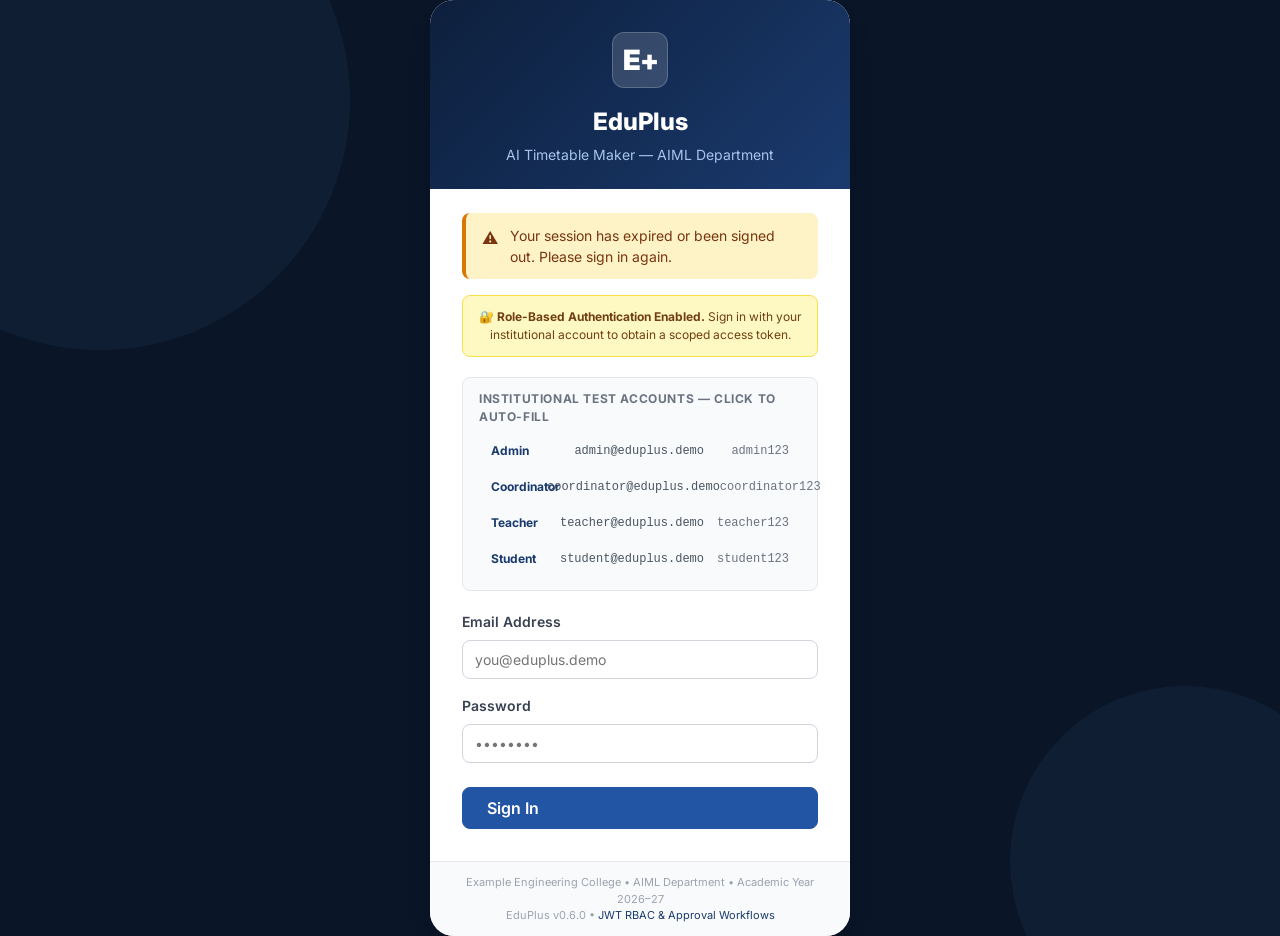
==== commit 33e11347: "feat: add authentication RBAC and timetable approvals" ====
--- a/admin.html
+++ b/admin.html
@@ -39,7 +39,10 @@
       </div>
       <div class="nav-item" id="nav-conflicts" onclick="showPanel('conflicts')" role="button" tabindex="0">
         <span class="nav-item-icon">⚠</span> Conflicts
-        <span class="nav-item-badge" id="conflict-count-badge">3</span>
+        <span class="nav-item-badge" id="conflict-count-badge">0</span>
+      </div>
+      <div class="nav-item" id="nav-compare" onclick="showPanel('compare')" role="button" tabindex="0">
+        <span class="nav-item-icon">⚖</span> Version Comparison
       </div>
 
       <div class="nav-section-label">Academic Data</div>
@@ -54,6 +57,16 @@
       <div class="nav-item" id="nav-requests" onclick="showPanel('requests')" role="button" tabindex="0">
         <span class="nav-item-icon">📬</span> Request Inbox
         <span class="nav-item-badge" id="request-count-badge">2</span>
+      </div>
+
+      <div id="nav-admin-section">
+        <div class="nav-section-label">Administration</div>
+        <div class="nav-item" id="nav-users" onclick="showPanel('users')" role="button" tabindex="0">
+          <span class="nav-item-icon">🔐</span> Users &amp; Roles
+        </div>
+        <div class="nav-item" id="nav-audit" onclick="showPanel('audit')" role="button" tabindex="0">
+          <span class="nav-item-icon">📜</span> Audit Logs
+        </div>
       </div>
     </nav>
 
@@ -62,7 +75,7 @@
         <div class="sidebar-avatar" id="sidebar-avatar" aria-hidden="true">PS</div>
         <div>
           <div class="sidebar-user-name" id="sidebar-username">Dr. Priya Sharma</div>
-          <div class="sidebar-user-role">Administrator</div>
+          <div class="sidebar-user-role" id="sidebar-role-label">Administrator</div>
         </div>
       </div>
       <button class="sidebar-signout" id="signout-btn" onclick="signOut()" aria-label="Sign out">
@@ -81,20 +94,19 @@
         <div class="topbar-subtitle">AIML Department · Example Engineering College · 2026–27</div>
       </div>
       <div class="topbar-actions">
-        <span class="badge badge-mock">⚠ Prototype Demo</span>
-        <span class="status-pill status-published"><span class="status-dot"></span> TT v1 Published</span>
+        <span class="badge badge-live" id="backend-status-badge">● Live Backend (FastAPI + CP-SAT)</span>
+        <span class="status-pill status-published" id="topbar-tt-pill"><span class="status-dot"></span> <span id="topbar-tt-label">Timetable v1</span></span>
       </div>
     </header>
 
     <!-- Page content panels -->
     <div class="page-content">
 
-      <!-- Prototype banner -->
-      <div class="proto-banner" role="note" aria-label="Prototype notice">
-        <span style="font-size:18px">⚠️</span>
-        <div>
-          <strong>Prototype Demo:</strong> All timetable data is mock data. The scheduling engine (CP-SAT solver), database, and authentication system are not yet implemented.
-          Mock data is labelled clearly. <strong>No real solver has been run.</strong>
+      <!-- Backend connection banner -->
+      <div class="proto-banner" id="backend-connection-banner" role="note" aria-label="System status">
+        <span style="font-size:18px" id="connection-banner-icon">⚡</span>
+        <div id="connection-banner-text">
+          <strong>Live Backend Operational:</strong> FastAPI backend and Google OR-Tools CP-SAT scheduling engine are connected on PostgreSQL (Port 5433).
         </div>
       </div>
 
@@ -254,16 +266,21 @@
         <div class="section-header">
           <div>
             <h1 class="section-title">Timetable Grid</h1>
-            <p class="section-desc">Weekly timetable — Year 3, Division A (Semester 5)</p>
+            <p class="section-desc" id="grid-subtitle">Weekly timetable — Year 3, Division A (Semester 5)</p>
           </div>
           <div style="display:flex; gap: var(--sp-3); align-items: center;">
-            <span class="status-pill status-published"><span class="status-dot"></span> Published — v1</span>
-            <span class="badge badge-mock">Mock Data</span>
+            <span class="status-pill status-published" id="grid-status-pill"><span class="status-dot"></span> <span id="grid-status-text">Published — v1</span></span>
+            <span class="badge badge-live" id="grid-source-badge">Live DB Version</span>
+            <button class="btn btn-secondary btn-sm" id="btn-revalidate-current" onclick="revalidateActiveVersion()">⚙ Validate Version</button>
           </div>
         </div>
 
         <!-- Filter bar -->
         <div class="filter-bar" id="filter-bar" role="search" aria-label="Timetable filters">
+          <span class="filter-label" style="font-weight:700;">Version:</span>
+          <select class="filter-select" id="filter-version" aria-label="Select Timetable Version" style="font-weight:600; min-width:200px;" onchange="onVersionSelected(this.value)">
+            <!-- Populated dynamically -->
+          </select>
           <span class="filter-label">Filter:</span>
           <select class="filter-select" id="filter-year" aria-label="Filter by year" onchange="applyFilters()">
             <option value="3">Year 3</option>
@@ -332,102 +349,142 @@
         </div>
 
         <!-- Solver status notice -->
-        <div class="alert alert-warning" role="alert" style="margin-bottom: var(--sp-5);">
-          <span class="alert-icon">⚠</span>
-          <div>
-            <strong>Scheduling Engine Not Yet Implemented.</strong>
-            The CP-SAT constraint solver described in the project specification is planned for a future development phase.
-            This panel demonstrates the intended workflow using pre-generated mock candidates.
-            No real optimization has taken place.
+        <div class="alert alert-info" id="solver-notice-banner" role="alert" style="margin-bottom: var(--sp-5);">
+          <span class="alert-icon">⚡</span>
+          <div>
+            <strong>Google OR-Tools CP-SAT Scheduling Engine Connected.</strong>
+            Configure the parameters below and generate an optimal, multi-constraint timetable persisted directly to PostgreSQL.
           </div>
         </div>
 
         <div class="grid grid-content">
           <!-- Left: controls -->
           <div>
-            <!-- Candidate selection -->
+            <!-- Phase 5: AI Scheduling Assistant -->
+            <div class="card" style="margin-bottom: var(--sp-5); border: 1px solid var(--brand-200); box-shadow: 0 2px 8px rgba(29, 78, 216, 0.06);">
+              <div class="card-header" style="background: linear-gradient(180deg, #f8faff 0%, #ffffff 100%);">
+                <div>
+                  <div class="card-title" style="display: flex; align-items: center; gap: 8px;">
+                    <span>✨ AI Scheduling Assistant</span>
+                    <span class="badge badge-brand" id="ai-status-badge">Checking...</span>
+                  </div>
+                  <div class="card-subtitle">Natural-language constraint extraction &amp; solver guidance</div>
+                </div>
+              </div>
+              <div class="card-body" style="display: flex; flex-direction: column; gap: var(--sp-3);">
+                <div class="form-group">
+                  <label class="form-label" for="ai-prompt-input" style="display: flex; justify-content: space-between;">
+                    <span>Coordinator Instruction</span>
+                    <span style="font-size: var(--text-xs); color: var(--gray-500); font-weight: normal;">English NLP grounded against DB</span>
+                  </label>
+                  <textarea
+                    class="form-input"
+                    id="ai-prompt-input"
+                    rows="3"
+                    style="resize: vertical; font-size: var(--text-sm); line-height: 1.4;"
+                    placeholder="e.g., Give Dr. Priya Sharma no classes after 2 PM and avoid scheduling practicals on Monday"
+                  ></textarea>
+                </div>
+
+                <!-- Sample prompt chips -->
+                <div>
+                  <div style="font-size: var(--text-xs); color: var(--gray-600); font-weight: 600; margin-bottom: 6px;">
+                    Suggested Institutional Prompts:
+                  </div>
+                  <div style="display: flex; flex-wrap: wrap; gap: 6px;" id="ai-prompt-chips">
+                    <button type="button" class="badge badge-neutral" style="cursor: pointer; padding: 4px 8px; border: 1px solid var(--gray-300);" onclick="setAIPrompt('Give Dr. Priya Sharma no classes after 2 PM')">
+                      🕒 Dr. Priya: No classes after 2 PM
+                    </button>
+                    <button type="button" class="badge badge-neutral" style="cursor: pointer; padding: 4px 8px; border: 1px solid var(--gray-300);" onclick="setAIPrompt('Avoid scheduling practicals on Monday')">
+                      🔬 Avoid Practicals on Monday
+                    </button>
+                    <button type="button" class="badge badge-neutral" style="cursor: pointer; padding: 4px 8px; border: 1px solid var(--gray-300);" onclick="setAIPrompt('Prefer morning slots and minimize idle gaps between lectures')">
+                      🌅 Morning Slots &amp; Fewer Gaps
+                    </button>
+                    <button type="button" class="badge badge-neutral" style="cursor: pointer; padding: 4px 8px; border: 1px solid var(--gray-300);" onclick="setAIPrompt('Limit teaching load to maximum 2 consecutive lectures')">
+                      ⏱ Limit Consecutive Lectures
+                    </button>
+                  </div>
+                </div>
+
+                <div style="display: flex; gap: var(--sp-2); margin-top: 4px;">
+                  <button
+                    type="button"
+                    class="btn btn-primary"
+                    id="btn-ai-interpret"
+                    onclick="interpretAIPrompt()"
+                    style="flex: 1;"
+                  >
+                    <span>✨ Interpret with AI</span>
+                  </button>
+                  <button
+                    type="button"
+                    class="btn btn-secondary"
+                    onclick="clearAIPrompt()"
+                  >
+                    Clear
+                  </button>
+                </div>
+
+                <!-- Interpretation Preview & Confirmation Area -->
+                <div id="ai-preview-container" style="display: none; margin-top: var(--sp-2);">
+                  <!-- Dynamically populated -->
+                </div>
+              </div>
+            </div>
+
+            <!-- Solver parameters -->
             <div class="card" style="margin-bottom: var(--sp-5);">
               <div class="card-header">
-                <div class="card-title">Candidate Selection</div>
-                <span class="badge badge-mock">Mock Candidates</span>
-              </div>
-              <div class="card-body" style="display: flex; flex-direction: column; gap: var(--sp-3);">
-                <div
-                  class="version-card selected"
-                  id="candidate-valid"
-                  onclick="selectCandidate('valid')"
-                  role="button" tabindex="0"
-                  aria-label="Select Candidate 1 — Valid"
-                >
-                  <div>
-                    <div class="version-num">Candidate 1</div>
-                    <div class="version-meta">Status: COMPLETE &bull; All requirements placed &bull; 0 violations</div>
-                  </div>
-                  <span class="status-pill status-published"><span class="status-dot"></span> Valid</span>
-                </div>
-
-                <div
-                  class="version-card"
-                  id="candidate-conflict"
-                  onclick="selectCandidate('conflict')"
-                  role="button" tabindex="0"
-                  aria-label="Select Candidate 2 — Diagnostic"
-                >
-                  <div>
-                    <div class="version-num">Candidate 2</div>
-                    <div class="version-meta">Status: INCOMPLETE &bull; 3 hard violations &bull; 1 unscheduled requirement</div>
-                  </div>
-                  <span class="status-pill status-diagnostic"><span class="status-dot"></span> Diagnostic</span>
-                </div>
-
+                <div class="card-title">Generation Parameters</div>
+                <span class="badge badge-live">CP-SAT Engine</span>
+              </div>
+              <div class="card-body" style="display: flex; flex-direction: column; gap: var(--sp-4);">
+                <div class="form-group">
+                  <label class="form-label" for="param-department">Department</label>
+                  <select class="form-select" id="param-department"></select>
+                </div>
+                <div class="form-group">
+                  <label class="form-label" for="param-year">Academic Year</label>
+                  <select class="form-select" id="param-year"></select>
+                </div>
+                <div class="form-group">
+                  <label class="form-label" for="param-label">Version Label</label>
+                  <input class="form-input" id="param-label" type="text" value="AY2026-27 Sem 5 - Automated Candidate" />
+                </div>
+                <div class="form-group">
+                  <label class="form-label" for="param-timeout">Solver Time Limit (seconds)</label>
+                  <input class="form-input" id="param-timeout" type="number" value="30" min="5" max="300" />
+                </div>
+                <div style="display:flex; align-items:center; gap: 8px;">
+                  <input type="checkbox" id="param-check-soft" checked />
+                  <label for="param-check-soft" style="font-size: var(--text-sm); font-weight:600; cursor:pointer;">Optimize Soft Constraints (Compactness &amp; Preferences)</label>
+                </div>
                 <div style="margin-top: var(--sp-2);">
                   <button
                     class="btn btn-generate w-full"
                     id="btn-generate-new"
-                    onclick="simulateGenerate()"
-                    aria-label="Simulate timetable generation"
+                    onclick="triggerRealGeneration()"
+                    aria-label="Generate timetable using CP-SAT"
                   >
                     <span id="gen-btn-icon">⚙</span>
-                    <span id="gen-btn-text">Simulate Generate</span>
+                    <span id="gen-btn-text">Generate New Timetable</span>
                   </button>
                   <p class="form-hint" style="margin-top: 8px; text-align: center;">
-                    ⚠ This does not invoke the real CP-SAT solver. A mock candidate will be displayed.
+                    ⚡ Runs CP-SAT solver and executes independent validation rules A01–C02.
                   </p>
                 </div>
               </div>
             </div>
 
-            <!-- Solver parameters (UI mock) -->
+            <!-- Candidate selection -->
             <div class="card">
               <div class="card-header">
-                <div class="card-title">Solver Parameters</div>
-                <span class="badge badge-neutral">Planned — UI Preview</span>
-              </div>
-              <div class="card-body" style="display: flex; flex-direction: column; gap: var(--sp-4);">
-                <div class="form-group">
-                  <label class="form-label" for="param-year">Target Year</label>
-                  <select class="form-select" id="param-year" disabled>
-                    <option>Year 3</option>
-                  </select>
-                </div>
-                <div class="form-group">
-                  <label class="form-label" for="param-division">Division</label>
-                  <select class="form-select" id="param-division" disabled>
-                    <option>All Divisions</option>
-                  </select>
-                </div>
-                <div class="form-group">
-                  <label class="form-label" for="param-timeout">Solver Time Limit (seconds)</label>
-                  <input class="form-input" id="param-timeout" type="number" value="60" disabled />
-                </div>
-                <div class="form-group">
-                  <label class="form-label" for="param-candidates">Max Candidates</label>
-                  <input class="form-input" id="param-candidates" type="number" value="3" disabled />
-                </div>
-                <div class="alert alert-info" role="note">
-                  <span class="alert-icon">ℹ</span>
-                  <span>These controls are non-functional in the prototype. They preview the planned solver configuration interface.</span>
-                </div>
+                <div class="card-title">Available Versions &amp; Candidates</div>
+                <span class="badge badge-brand" id="version-count-badge">0 saved</span>
+              </div>
+              <div class="card-body" id="candidates-container" style="display: flex; flex-direction: column; gap: var(--sp-3); max-height: 380px; overflow-y: auto;">
+                <!-- Populated dynamically from API -->
               </div>
             </div>
           </div>
@@ -437,8 +494,8 @@
             <div class="card" style="margin-bottom: var(--sp-5);">
               <div class="card-header">
                 <div>
-                  <div class="card-title">Validation Results</div>
-                  <div class="card-subtitle" id="validation-subtitle">Candidate 1 — Selected</div>
+                  <div class="card-title">Solver Diagnostics &amp; Validation</div>
+                  <div class="card-subtitle" id="validation-subtitle">Select or generate a candidate</div>
                 </div>
                 <div id="validation-status-chip"></div>
               </div>
@@ -447,24 +504,86 @@
               </div>
             </div>
 
+            <!-- AI Grounded Explanation -->
+            <div class="card" id="ai-explanation-card" style="margin-bottom: var(--sp-5); border: 1px solid var(--brand-200); display: none;">
+              <div class="card-header" style="background: linear-gradient(180deg, #f8faff 0%, #ffffff 100%); display: flex; justify-content: space-between; align-items: center;">
+                <div class="card-title" style="display: flex; align-items: center; gap: 8px;">
+                  <span>💡 AI Schedule Analysis &amp; Insights</span>
+                </div>
+                <span class="badge badge-brand">Grounded</span>
+              </div>
+              <div class="card-body" id="ai-explanation-body">
+                <!-- Populated by JS -->
+              </div>
+            </div>
+
+            <!-- AI Explanation Trigger Button -->
+            <div style="margin-bottom: var(--sp-4);">
+              <button
+                class="btn btn-secondary w-full"
+                id="btn-ai-explain-results"
+                onclick="explainActiveCandidate()"
+                style="display: flex; align-items: center; justify-content: center; gap: 8px;"
+              >
+                <span>💡 Explain Solution &amp; Violations with AI</span>
+              </button>
+            </div>
+
             <!-- Publish gate -->
             <div id="publish-gate-panel"></div>
+
+            <!-- Phase 6: Controlled Approval & Publication Workflow -->
+            <div class="card" id="approval-workflow-card" style="margin-top: var(--sp-4); border: 1px solid var(--gray-200);">
+              <div class="card-header">
+                <div class="card-title">Approval &amp; Publication Workflow</div>
+                <span class="badge badge-brand" id="approval-stage-badge">Select a version</span>
+              </div>
+              <div class="card-body" style="display: flex; flex-direction: column; gap: var(--sp-3);">
+                <div id="approval-meta-info" style="font-size: var(--text-xs); color: var(--gray-600);">
+                  Lifecycle: <strong>Candidate → Submit for Approval → Approved → Published</strong>
+                </div>
+                <div class="form-group">
+                  <label class="form-label" for="approval-comment-input">Approval Note / Rejection Reason (Optional)</label>
+                  <input class="form-input" id="approval-comment-input" type="text" placeholder="e.g., Reviewed all labs and faculty workloads" />
+                </div>
+                <div style="display: flex; flex-wrap: wrap; gap: var(--sp-2);">
+                  <button
+                    class="btn btn-primary"
+                    id="btn-submit-approval"
+                    onclick="submitCurrentForApproval()"
+                    style="flex: 1;"
+                  >📤 Submit for Approval</button>
+                  <button
+                    class="btn btn-success"
+                    id="btn-approve-version"
+                    onclick="approveCurrentCandidate()"
+                    style="flex: 1;"
+                  >✓ Approve</button>
+                  <button
+                    class="btn btn-secondary"
+                    id="btn-reject-version"
+                    onclick="rejectCurrentCandidate()"
+                    style="flex: 1; border-color: var(--orange-200); color: var(--orange-600);"
+                  >✕ Reject</button>
+                </div>
+              </div>
+            </div>
 
             <!-- Publish button area -->
             <div style="display: flex; gap: var(--sp-3); margin-top: var(--sp-4);">
               <button
                 class="btn btn-success btn-lg"
                 id="btn-publish"
-                onclick="simulatePublish()"
-                aria-label="Simulate publishing timetable"
+                onclick="publishCurrentCandidate()"
+                aria-label="Publish approved timetable version"
                 style="flex:1;"
-              >✓ Publish Timetable</button>
+              >🚀 Publish Approved Timetable</button>
               <button class="btn btn-secondary btn-lg" onclick="showPanel('timetable')" style="flex:1;">
                 View Grid →
               </button>
             </div>
-            <p class="form-hint" style="text-align: center; margin-top: 8px;">
-              ⚠ Publish is simulated — no real database write occurs.
+            <p class="form-hint" id="publish-hint-text" style="text-align: center; margin-top: 8px;">
+              Only approved versions with zero Level A hard violations can be published. Prior published versions are archived.
             </p>
           </div>
         </div>
@@ -529,6 +648,143 @@
       </section>
 
       <!-- ═══════════════════════════════════════════════════════════════════ -->
+      <!-- PANEL: VERSION COMPARISON & REPAIR                                 -->
+      <!-- ═══════════════════════════════════════════════════════════════════ -->
+      <section id="panel-compare" class="panel hidden" aria-label="Version comparison and localized repair">
+        <div class="section-header">
+          <div>
+            <h1 class="section-title">Version Comparison &amp; Localized Repair</h1>
+            <p class="section-desc">Audit differences between schedule versions and perform non-disruptive repairs</p>
+          </div>
+          <span class="badge badge-brand">Audit &amp; Diff Engine</span>
+        </div>
+
+        <div class="card" style="margin-bottom: var(--sp-5);">
+          <div class="card-header">
+            <div class="card-title">Select Versions to Compare</div>
+          </div>
+          <div class="card-body">
+            <div style="display: grid; grid-template-columns: 1fr 1fr auto; gap: var(--sp-4); align-items: flex-end;">
+              <div class="form-group">
+                <label class="form-label" for="compare-version-a">Base Version (Version A)</label>
+                <select class="form-select" id="compare-version-a"></select>
+              </div>
+              <div class="form-group">
+                <label class="form-label" for="compare-version-b">Comparison Version (Version B)</label>
+                <select class="form-select" id="compare-version-b"></select>
+              </div>
+              <div>
+                <button class="btn btn-primary" id="btn-run-compare" onclick="runVersionComparison()">
+                  ⚖ Compare Versions
+                </button>
+                <button class="btn btn-secondary" id="btn-run-ai-compare" onclick="runVersionComparisonWithAI()" style="margin-left: 8px;">
+                  💡 Explain with AI
+                </button>
+              </div>
+            </div>
+          </div>
+        </div>
+
+        <!-- Comparison Summary Cards -->
+        <div class="grid grid-cols-4" id="compare-stats" style="margin-bottom: var(--sp-5); display: none;">
+          <div class="stat-card">
+            <div class="stat-icon stat-icon-blue">➕</div>
+            <div>
+              <div class="stat-value" id="diff-added-count">0</div>
+              <div class="stat-label">Added Sessions</div>
+            </div>
+          </div>
+          <div class="stat-card">
+            <div class="stat-icon stat-icon-amber">🔀</div>
+            <div>
+              <div class="stat-value" id="diff-moved-count">0</div>
+              <div class="stat-label">Moved / Rescheduled</div>
+            </div>
+          </div>
+          <div class="stat-card">
+            <div class="stat-icon stat-icon-red">➖</div>
+            <div>
+              <div class="stat-value" id="diff-removed-count">0</div>
+              <div class="stat-label">Removed Sessions</div>
+            </div>
+          </div>
+          <div class="stat-card">
+            <div class="stat-icon stat-icon-green">✓</div>
+            <div>
+              <div class="stat-value" id="diff-unchanged-count">0</div>
+              <div class="stat-label">Unchanged Sessions</div>
+            </div>
+          </div>
+        </div>
+
+        <!-- Phase 5: AI Version Diff Explanation -->
+        <div class="card" id="ai-diff-container" style="margin-bottom: var(--sp-5); border: 1px solid var(--brand-200); display: none;">
+          <div class="card-header" style="background: linear-gradient(180deg, #f8faff 0%, #ffffff 100%); display: flex; justify-content: space-between; align-items: center;">
+            <div class="card-title" style="display: flex; align-items: center; gap: 8px;">
+              <span>💡 AI Schedule Evolution Analysis</span>
+            </div>
+            <span class="badge badge-brand">Audit Insight</span>
+          </div>
+          <div class="card-body" id="ai-diff-body">
+            <!-- Populated by JS -->
+          </div>
+        </div>
+
+        <!-- Diff Table -->
+        <div class="card" id="compare-diff-card" style="margin-bottom: var(--sp-6); display: none;">
+          <div class="card-header">
+            <div class="card-title">Session-Level Differences</div>
+            <div class="text-xs text-muted" id="compare-diff-subtitle"></div>
+          </div>
+          <div class="table-wrapper">
+            <table>
+              <thead>
+                <tr>
+                  <th>Status</th>
+                  <th>Assignment / Subject</th>
+                  <th>Teacher</th>
+                  <th>Version A (Original)</th>
+                  <th>Version B (New)</th>
+                </tr>
+              </thead>
+              <tbody id="compare-diff-tbody"></tbody>
+            </table>
+          </div>
+        </div>
+
+        <!-- Localized Repair Section -->
+        <div class="card">
+          <div class="card-header">
+            <div>
+              <div class="card-title">Localized Repair (Targeted Rescheduling)</div>
+              <div class="card-subtitle">Keep pinned sessions fixed and re-schedule only conflicting or unfrozen assignments</div>
+            </div>
+            <span class="badge badge-orange">CP-SAT Minimal Perturbation</span>
+          </div>
+          <div class="card-body">
+            <div style="display: grid; grid-template-columns: 1fr 1fr auto; gap: var(--sp-4); align-items: flex-end;">
+              <div class="form-group">
+                <label class="form-label" for="repair-source-version">Source Version to Repair</label>
+                <select class="form-select" id="repair-source-version"></select>
+              </div>
+              <div class="form-group">
+                <label class="form-label" for="repair-label">Repaired Version Label</label>
+                <input class="form-input" id="repair-label" type="text" value="AY2026-27 Sem 5 - Localized Repair" />
+              </div>
+              <div>
+                <button class="btn btn-orange" id="btn-run-repair" onclick="runLocalizedRepair()">
+                  🔧 Run Localized Repair
+                </button>
+              </div>
+            </div>
+            <p class="form-hint" style="margin-top: 10px;">
+              ℹ Frozen/pinned sessions from the source version will be strictly preserved at their current slots and rooms.
+            </p>
+          </div>
+        </div>
+      </section>
+
+      <!-- ═══════════════════════════════════════════════════════════════════ -->
       <!-- PANEL: TEACHERS                                                     -->
       <!-- ═══════════════════════════════════════════════════════════════════ -->
       <section id="panel-teachers" class="panel hidden" aria-label="Teachers list">
@@ -613,6 +869,112 @@
 
         <div class="card" id="requests-card">
           <div id="requests-list"><!-- Populated by JS --></div>
+        </div>
+      </section>
+
+      <!-- ═══════════════════════════════════════════════════════════════════ -->
+      <!-- PANEL: USERS & ROLES (ADMIN ONLY)                                   -->
+      <!-- ═══════════════════════════════════════════════════════════════════ -->
+      <section id="panel-users" class="panel hidden" aria-label="User and role management">
+        <div class="section-header">
+          <div>
+            <h1 class="section-title">Users &amp; Roles</h1>
+            <p class="section-desc">Manage institutional accounts, role assignments, and timetable approval permissions</p>
+          </div>
+          <span class="badge badge-orange">Admin Only</span>
+        </div>
+
+        <div class="card" style="margin-bottom: var(--sp-5);">
+          <div class="card-header">
+            <div class="card-title">Create Institutional User</div>
+          </div>
+          <div class="card-body">
+            <form id="create-user-form" onsubmit="handleCreateUser(event)" style="display: grid; grid-template-columns: repeat(auto-fit, minmax(180px, 1fr)); gap: var(--sp-3); align-items: end;">
+              <div class="form-group">
+                <label class="form-label" for="new-user-name">Full Name</label>
+                <input class="form-input" id="new-user-name" type="text" placeholder="Prof. Jane Doe" required />
+              </div>
+              <div class="form-group">
+                <label class="form-label" for="new-user-email">Email</label>
+                <input class="form-input" id="new-user-email" type="email" placeholder="user@eduplus.demo" required />
+              </div>
+              <div class="form-group">
+                <label class="form-label" for="new-user-password">Temporary Password (min 8 chars)</label>
+                <input class="form-input" id="new-user-password" type="password" minlength="8" placeholder="••••••••" required />
+              </div>
+              <div class="form-group">
+                <label class="form-label" for="new-user-role">Role</label>
+                <select class="form-select" id="new-user-role">
+                  <option value="coordinator">Timetable Coordinator</option>
+                  <option value="teacher">Teacher</option>
+                  <option value="student">Student</option>
+                  <option value="admin">Administrator</option>
+                </select>
+              </div>
+              <div style="display: flex; align-items: center; gap: 6px; padding-bottom: 10px;">
+                <input type="checkbox" id="new-user-can-approve" />
+                <label for="new-user-can-approve" style="font-size: var(--text-xs); font-weight: 600;">Can Approve/Publish</label>
+              </div>
+              <div>
+                <button class="btn btn-primary w-full" type="submit">+ Create User</button>
+              </div>
+            </form>
+          </div>
+        </div>
+
+        <div class="card">
+          <div class="card-header">
+            <div class="card-title">Registered Accounts</div>
+            <button class="btn btn-secondary btn-sm" onclick="loadAdminUsers()">↻ Refresh</button>
+          </div>
+          <div class="table-wrapper">
+            <table>
+              <thead>
+                <tr>
+                  <th>Name / Email</th>
+                  <th>Role</th>
+                  <th>Approval Rights</th>
+                  <th>Status</th>
+                  <th>Actions</th>
+                </tr>
+              </thead>
+              <tbody id="users-table-body">
+                <tr><td colspan="5" class="text-muted">Loading users…</td></tr>
+              </tbody>
+            </table>
+          </div>
+        </div>
+      </section>
+
+      <!-- ═══════════════════════════════════════════════════════════════════ -->
+      <!-- PANEL: AUDIT LOGS (ADMIN ONLY)                                      -->
+      <!-- ═══════════════════════════════════════════════════════════════════ -->
+      <section id="panel-audit" class="panel hidden" aria-label="Security and operational audit logs">
+        <div class="section-header">
+          <div>
+            <h1 class="section-title">Audit Logs</h1>
+            <p class="section-desc">Immutable trail of authentication, role changes, timetable approvals, and publications</p>
+          </div>
+          <button class="btn btn-secondary" onclick="loadAuditLogs()">↻ Refresh Logs</button>
+        </div>
+
+        <div class="card">
+          <div class="table-wrapper">
+            <table>
+              <thead>
+                <tr>
+                  <th>Timestamp (UTC)</th>
+                  <th>Actor</th>
+                  <th>Action</th>
+                  <th>Target Entity</th>
+                  <th>Details</th>
+                </tr>
+              </thead>
+              <tbody id="audit-table-body">
+                <tr><td colspan="5" class="text-muted">Loading audit logs…</td></tr>
+              </tbody>
+            </table>
+          </div>
         </div>
       </section>
 
@@ -637,6 +999,7 @@
 <!-- Toast container -->
 <div class="toast-container" id="toast-container" aria-live="polite" aria-atomic="true"></div>
 
+<script src="src/js/api.js"></script>
 <script src="src/data/mockData.js"></script>
 <script src="src/js/admin.js"></script>
 </body>
--- a/src/css/style.css
+++ b/src/css/style.css
@@ -25,6 +25,15 @@
   --accent-400: #9461f7;
   --accent-300: #b48ef9;
 
+  /* Secondary Accent — Institutional Orange (used sparingly for subtle accents, badges, warnings) */
+  --orange-600: #c2410c;
+  --orange-500: #ea580c;
+  --orange-400: #f97316;
+  --orange-300: #fdba74;
+  --orange-200: #fed7aa;
+  --orange-100: #ffedd5;
+  --orange-50:  #fff7ed;
+
   /* Semantic colours */
   --success-500: #059669;
   --success-100: #d1fae5;
@@ -89,7 +98,7 @@
   font-size: var(--text-base);
   line-height: var(--leading-normal);
   color: var(--gray-900);
-  background: var(--gray-50);
+  background: var(--white);
   -webkit-font-smoothing: antialiased;
 }
 a { color: inherit; text-decoration: none; }
@@ -129,10 +138,23 @@
 .badge-info    { background: var(--info-100);    color: var(--info-500); }
 .badge-brand   { background: var(--brand-100);   color: var(--brand-600); }
 .badge-neutral { background: var(--gray-200);    color: var(--gray-700); }
+.badge-orange  { background: var(--orange-100);  color: var(--orange-600); border: 1px solid var(--orange-200); }
+.badge-live    { background: #ecfdf5; color: #047857; border: 1px solid #a7f3d0; font-weight: 700; }
+.badge-offline { background: var(--orange-100); color: var(--orange-600); border: 1px solid var(--orange-200); }
+.badge-repair  { background: var(--orange-100); color: var(--orange-600); border: 1px solid var(--orange-300); }
 .badge-mock {
   background: #fef9c3; color: #854d0e;
   border: 1px solid #fde047;
 }
+
+/* ─── DIFF & COMPARISON STYLES ───────────────────────────────────────────── */
+.diff-badge { font-family: var(--font-mono); font-size: 11px; padding: 2px 6px; border-radius: var(--radius-sm); font-weight: 700; }
+.diff-added   { background: #dcfce7; color: #15803d; border: 1px solid #86efac; }
+.diff-removed { background: #fee2e2; color: #b91c1c; border: 1px solid #fca5a5; }
+.diff-moved   { background: #eff6ff; color: #1d4ed8; border: 1px solid #93c5fd; }
+.diff-same    { background: #f3f4f6; color: #4b5563; border: 1px solid #e5e7eb; }
+.btn-orange   { background: var(--orange-500); color: var(--white); border: 1px solid var(--orange-600); }
+.btn-orange:hover { background: var(--orange-600); }
 
 /* ─── ALERTS ──────────────────────────────────────────────────────────────── */
 .alert {
